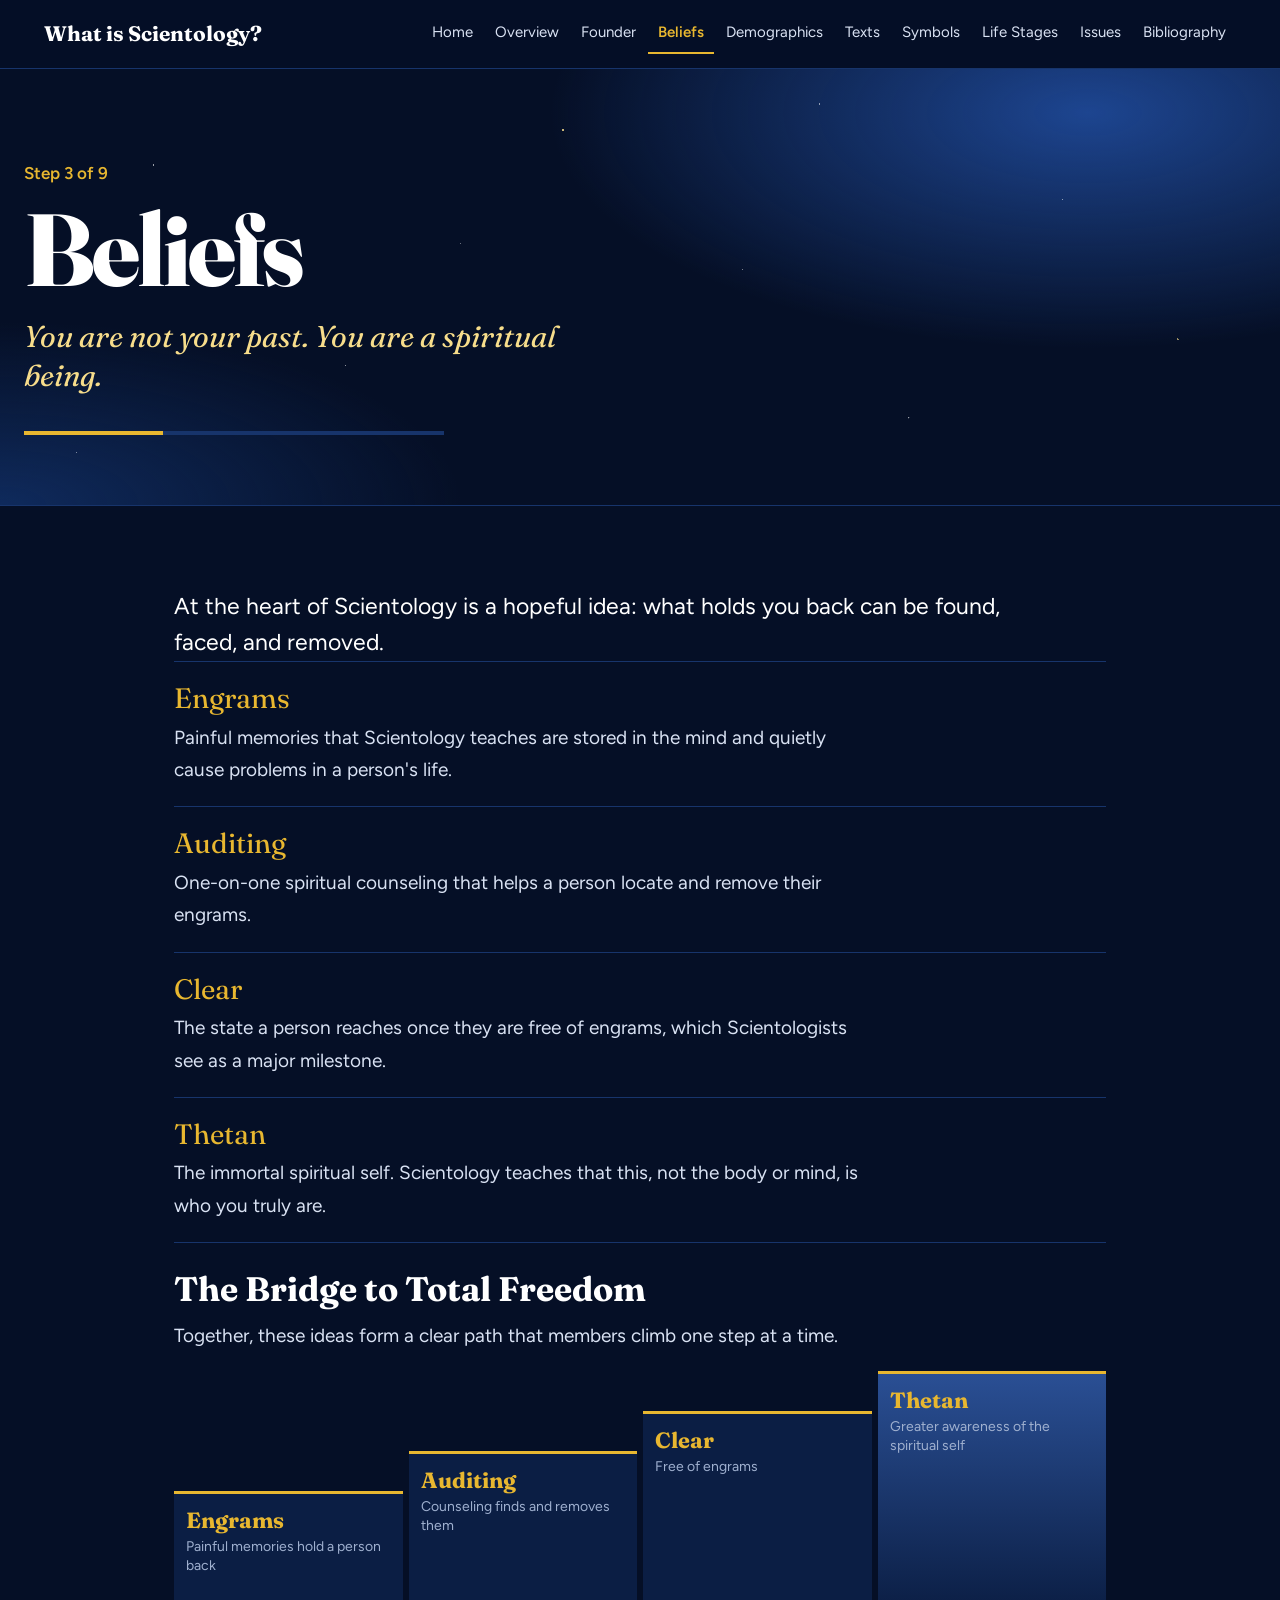
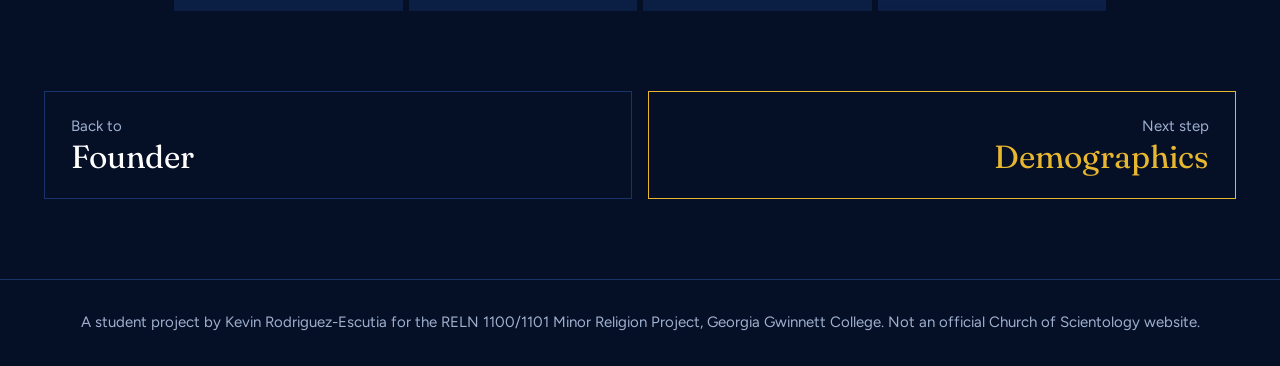
==== beliefs.html @ 2ef33359 "Add website files" ====
<!DOCTYPE html>
<html lang="en">
<head>
  <meta charset="UTF-8">
  <meta name="viewport" content="width=device-width, initial-scale=1.0">
  <title>Beliefs | What is Scientology?</title>
  <link rel="preconnect" href="https://fonts.googleapis.com">
  <link rel="preconnect" href="https://fonts.gstatic.com" crossorigin>
  <link href="https://fonts.googleapis.com/css2?family=Fraunces:ital,opsz,wght@0,9..144,600;0,9..144,700;0,9..144,800;1,9..144,500&family=Figtree:wght@400;600&display=swap" rel="stylesheet">
  <link rel="stylesheet" href="style.css">
</head>
<body>
  <header class="topbar">
    <div class="topbar-inner">
      <a class="site-title" href="index.html">What is Scientology?</a>
      <nav aria-label="Sections">
        <ul>
          <li><a href="index.html">Home</a></li>
          <li><a href="overview.html">Overview</a></li>
          <li><a href="founder.html">Founder</a></li>
          <li><a href="beliefs.html" class=active>Beliefs</a></li>
          <li><a href="demographics.html">Demographics</a></li>
          <li><a href="texts.html">Texts</a></li>
          <li><a href="symbols.html">Symbols</a></li>
          <li><a href="life-stages.html">Life Stages</a></li>
          <li><a href="issues.html">Issues</a></li>
          <li><a href="bibliography.html">Bibliography</a></li>
        </ul>
      </nav>
    </div>
  </header>
  <section class="page-hero stars">
    <div class="page-hero-inner">
      <p class="step-count">Step 3 of 9</p>
      <h1>Beliefs</h1>
      <p class="sub">You are not your past. You are a spiritual being.</p>
      <div class="progress" aria-hidden="true"><span style="width:33%"></span></div>
    </div>
  </section>
  <main class="content full">
    <div class="text-col">
      <p class="lead">At the heart of Scientology is a hopeful idea: what holds you back can be found, faced, and removed.</p>
      <dl class="terms">
        <div><dt>Engrams</dt><dd>Painful memories that Scientology teaches are stored in the mind and quietly cause problems in a person's life.</dd></div>
        <div><dt>Auditing</dt><dd>One-on-one spiritual counseling that helps a person locate and remove their engrams.</dd></div>
        <div><dt>Clear</dt><dd>The state a person reaches once they are free of engrams, which Scientologists see as a major milestone.</dd></div>
        <div><dt>Thetan</dt><dd>The immortal spiritual self. Scientology teaches that this, not the body or mind, is who you truly are.</dd></div>
      </dl>
      <h2>The Bridge to Total Freedom</h2>
      <p>Together, these ideas form a clear path that members climb one step at a time.</p>
      <div class="climb" role="img" aria-label="Four rising steps: Engrams, Auditing, Clear, Thetan">
        <div><b>Engrams</b><span>Painful memories hold a person back</span></div>
        <div><b>Auditing</b><span>Counseling finds and removes them</span></div>
        <div><b>Clear</b><span>Free of engrams</span></div>
        <div><b>Thetan</b><span>Greater awareness of the spiritual self</span></div>
      </div>
    </div>
  </main>
  <div class="next-stop">
    <a href="founder.html"><div class="lbl">Back to</div><div class="ttl">Founder</div></a>
    <a class="fwd" href="demographics.html"><div class="lbl">Next step</div><div class="ttl">Demographics</div></a>
  </div>
  <footer>A student project by Kevin Rodriguez-Escutia for the RELN 1100/1101 Minor Religion Project, Georgia Gwinnett College. Not an official Church of Scientology website.</footer>
</body>
</html>
---- style.css ----
/* ============================================================
   Colors and fonts: change these to restyle the whole site
   ============================================================ */
:root {
  --deep: #050f26;        /* page background */
  --navy: #0b1e44;        /* raised areas */
  --blue: #17346b;        /* lines, hover */
  --gold: #e8b730;        /* main accent */
  --gold-pale: #f7dd8b;   /* soft accent */
  --white: #ffffff;
  --text: #d9e2f3;        /* body text */
  --muted: #9fb0cf;       /* captions */
  --display: "Fraunces", Georgia, serif;
  --body: "Figtree", Arial, sans-serif;
}

* { box-sizing: border-box; }
html { scroll-behavior: smooth; }
@media (prefers-reduced-motion: reduce) { html { scroll-behavior: auto; } * { animation: none !important; } }

body {
  margin: 0;
  background: var(--deep);
  color: var(--text);
  font-family: var(--body);
  font-size: 19px;
  line-height: 1.7;
}
h1, h2, h3 { font-family: var(--display); color: var(--white); font-weight: 700; line-height: 1.1; margin: 0; }
a { color: var(--gold); }
a:focus-visible, button:focus-visible { outline: 3px solid var(--gold-pale); outline-offset: 3px; }
em { color: var(--white); }

/* Starfield used behind the big headers (nods to Hubbard's science fiction roots) */
.stars {
  background:
    radial-gradient(1.5px 1.5px at 12% 22%, #fff9 50%, transparent 51%),
    radial-gradient(1px 1px at 27% 68%, #fff8 50%, transparent 51%),
    radial-gradient(2px 2px at 44% 14%, #f7dd8bcc 50%, transparent 51%),
    radial-gradient(1px 1px at 58% 46%, #fff7 50%, transparent 51%),
    radial-gradient(1.5px 1.5px at 71% 80%, #fff9 50%, transparent 51%),
    radial-gradient(1px 1px at 83% 30%, #fff8 50%, transparent 51%),
    radial-gradient(2px 2px at 92% 62%, #f7dd8b99 50%, transparent 51%),
    radial-gradient(1px 1px at 6% 88%, #fff7 50%, transparent 51%),
    radial-gradient(1px 1px at 36% 40%, #fff6 50%, transparent 51%),
    radial-gradient(1.5px 1.5px at 64% 8%, #fff8 50%, transparent 51%),
    radial-gradient(ellipse 70% 90% at 85% 10%, #1d4590 0%, transparent 60%),
    radial-gradient(ellipse 60% 70% at 0% 100%, #0f2a5c 0%, transparent 60%),
    var(--deep);
}

/* ============================================================
   Top menu
   ============================================================ */
.topbar {
  position: sticky; top: 0; z-index: 20;
  background: rgba(5, 15, 38, 0.92);
  backdrop-filter: blur(8px);
  border-bottom: 1px solid var(--blue);
}
.topbar-inner {
  max-width: 1240px; margin: 0 auto; padding: 14px 24px;
  display: flex; flex-wrap: wrap; align-items: center; justify-content: space-between; gap: 12px;
}
.site-title { font-family: var(--display); font-weight: 700; font-size: 21px; color: var(--white); text-decoration: none; }
nav ul { list-style: none; margin: 0; padding: 0; display: flex; flex-wrap: wrap; gap: 2px; }
nav a {
  display: block; padding: 6px 10px; color: var(--text); text-decoration: none; font-size: 15px;
  border-bottom: 2px solid transparent;
}
nav a:hover { color: var(--white); border-bottom-color: var(--blue); }
nav a.active { color: var(--gold); border-bottom-color: var(--gold); font-weight: 600; }

/* ============================================================
   Home hero
   ============================================================ */
.hero { min-height: 86vh; display: flex; align-items: center; padding: 80px 24px; }
.hero-inner { max-width: 1240px; margin: 0 auto; width: 100%; }
.hero h1 {
  font-size: clamp(54px, 9vw, 128px);
  font-weight: 800;
  letter-spacing: -0.03em;
  line-height: 0.95;
  max-width: 14ch;
}
.hero .lede { max-width: 34em; font-size: 22px; margin: 30px 0 0; color: var(--text); }
.hero .balance {
  margin: 26px 0 0; padding-left: 16px; border-left: 3px solid var(--gold);
  color: var(--gold-pale); font-size: 18px; max-width: 34em;
}
.btn-row { display: flex; flex-wrap: wrap; gap: 14px; margin-top: 40px; }
.btn {
  display: inline-block; padding: 15px 28px; font-weight: 600; font-size: 18px;
  text-decoration: none; border-radius: 4px;
}
.btn.primary { background: var(--gold); color: var(--deep); }
.btn.primary:hover { background: var(--gold-pale); }
.btn.ghost { color: var(--white); border: 1.5px solid var(--muted); }
.btn.ghost:hover { border-color: var(--white); }

/* ============================================================
   The Bridge: the site's sections drawn as rising steps
   ============================================================ */
.bridge-section { max-width: 1240px; margin: 0 auto; padding: 90px 24px 100px; }
.bridge-section h2 { font-size: clamp(34px, 4.5vw, 54px); max-width: 16ch; }
.bridge-section > p { max-width: 38em; margin: 16px 0 50px; color: var(--muted); }
.bridge {
  display: flex; align-items: flex-end; gap: 8px;
  list-style: none; margin: 0; padding: 0;
  border-bottom: 3px solid var(--gold);
}
.bridge li { flex: 1; }
.bridge a {
  display: flex; flex-direction: column; justify-content: flex-start;
  height: calc(150px + var(--i) * 30px);
  padding: 14px 12px;
  background: linear-gradient(180deg, var(--navy), #08173a);
  border-top: 3px solid var(--gold);
  text-decoration: none; color: var(--text);
  transition: background 0.2s;
}
.bridge a:hover { background: linear-gradient(180deg, var(--blue), var(--navy)); }
.bridge .n { font-family: var(--display); font-size: 30px; color: var(--gold); line-height: 1; }
.bridge .t { font-weight: 600; color: var(--white); font-size: 16px; margin-top: 8px; line-height: 1.25; }
.bridge .d { font-size: 13.5px; color: var(--muted); margin-top: 6px; line-height: 1.4; }
.bridge-caption { margin-top: 14px; font-size: 15px; color: var(--muted); }
@media (max-width: 900px) {
  .bridge { flex-direction: column-reverse; align-items: stretch; border-bottom: 0; border-left: 3px solid var(--gold); }
  .bridge a { height: auto; margin-left: calc(var(--i) * 6px); }
}

/* ============================================================
   Section page header
   ============================================================ */
.page-hero { padding: 90px 24px 70px; border-bottom: 1px solid var(--blue); }
.page-hero-inner { max-width: 1240px; margin: 0 auto; }
.step-count { color: var(--gold); font-weight: 600; font-size: 17px; margin: 0 0 14px; }
.page-hero h1 {
  font-size: clamp(52px, 8vw, 104px);
  font-weight: 800; letter-spacing: -0.03em; line-height: 0.95;
}
.page-hero .sub { font-family: var(--display); font-style: italic; font-size: clamp(22px, 2.6vw, 30px); color: var(--gold-pale); margin: 18px 0 0; max-width: 28ch; line-height: 1.3; }
.progress { margin-top: 36px; height: 4px; background: var(--blue); max-width: 420px; }
.progress span { display: block; height: 100%; background: var(--gold); }

/* ============================================================
   Section page body: text left, picture right
   ============================================================ */
.content {
  max-width: 1240px; margin: 0 auto; padding: 70px 24px 40px;
  display: grid; grid-template-columns: minmax(0, 1.15fr) minmax(0, 0.85fr); gap: 64px; align-items: start;
}
.content.full { grid-template-columns: 1fr; max-width: 980px; }
.text-col > * + * { margin-top: 28px; }
.text-col h2 { font-size: 34px; color: var(--white); }
.text-col p { margin: 12px 0 0; max-width: 38em; }
.text-col h2 + p { margin-top: 12px; }
.side-col { position: sticky; top: 100px; }

.lead { font-size: 23px; line-height: 1.6; color: var(--white); }

/* Key terms (beliefs, texts) */
.terms { margin: 0; }
.terms div { padding: 20px 0; border-top: 1px solid var(--blue); }
.terms div:last-child { border-bottom: 1px solid var(--blue); }
.terms dt { font-family: var(--display); font-size: 28px; color: var(--gold); line-height: 1.2; }
.terms dd { margin: 6px 0 0; max-width: 36em; }

/* Notes for things Kevin still needs to add */
.todo {
  border: 1.5px dashed var(--gold); padding: 12px 16px; border-radius: 4px;
  color: var(--gold-pale); font-size: 16px; background: rgba(232, 183, 48, 0.07);
}

/* Pictures */
figure { margin: 0; }
.img-slot {
  aspect-ratio: 4 / 5;
  display: flex; align-items: center; justify-content: center; text-align: center;
  padding: 28px; color: var(--muted); font-size: 16px;
  background:
    repeating-linear-gradient(135deg, transparent 0 14px, rgba(232,183,48,0.06) 14px 15px),
    var(--navy);
  border: 1.5px dashed var(--gold);
}
figure img { width: 100%; display: block; aspect-ratio: 4 / 5; object-fit: cover; }
figcaption { margin-top: 10px; font-size: 15px; color: var(--muted); font-style: italic; }

/* Timeline (Founder) */
.timeline { margin: 0; padding: 0; list-style: none; position: relative; }
.timeline::before { content: ""; position: absolute; left: 0; top: 8px; bottom: 8px; width: 2px; background: var(--gold); }
.timeline li { position: relative; padding: 0 0 30px 34px; }
.timeline li::before {
  content: ""; position: absolute; left: -7px; top: 10px; width: 16px; height: 16px;
  border-radius: 50%; background: var(--deep); border: 3px solid var(--gold);
}
.timeline .yr { font-family: var(--display); font-size: 40px; color: var(--white); line-height: 1.1; }

/* Bridge diagram (Beliefs) */
.climb { display: grid; grid-template-columns: repeat(4, 1fr); gap: 6px; align-items: end; margin-top: 18px; }
.climb div {
  background: var(--navy); border-top: 3px solid var(--gold); padding: 14px 12px;
}
.climb div:nth-child(1) { height: 120px; }
.climb div:nth-child(2) { height: 160px; }
.climb div:nth-child(3) { height: 200px; }
.climb div:nth-child(4) { height: 240px; background: linear-gradient(180deg, #2a4f94, var(--navy)); }
.climb b { display: block; font-family: var(--display); color: var(--gold); font-size: 22px; line-height: 1.1; }
.climb span { font-size: 14px; color: var(--muted); line-height: 1.35; display: block; margin-top: 6px; }
@media (max-width: 600px) { .climb { grid-template-columns: 1fr 1fr; } .climb div { height: auto !important; } }

/* Big numbers (Demographics) */
.versus { display: grid; grid-template-columns: 1fr auto 1fr; gap: 28px; align-items: end; margin: 10px 0 40px; }
.versus .big { font-family: var(--display); font-weight: 800; font-size: clamp(46px, 7vw, 92px); line-height: 0.9; letter-spacing: -0.02em; }
.versus .claim .big { color: var(--gold); }
.versus .est .big { color: var(--white); }
.versus .who { font-size: 16px; color: var(--muted); margin-top: 10px; }
.versus .vs { font-family: var(--display); font-style: italic; color: var(--muted); font-size: 30px; padding-bottom: 30px; }
@media (max-width: 700px) { .versus { grid-template-columns: 1fr; } .versus .vs { padding: 0; } }

.chart { margin-top: 20px; }
.bar-row { margin-bottom: 20px; }
.bar-label { display: flex; justify-content: space-between; gap: 12px; font-size: 16px; margin-bottom: 6px; }
.bar-label b { color: var(--white); font-weight: 600; }
.bar-track { background: var(--navy); height: 30px; }
.bar { height: 100%; min-width: 5px; }
.bar.claim { background: var(--gold); }
.bar.estimate { background: var(--white); }
.fine { font-size: 15px; color: var(--muted); }

/* Issues */
.issue { padding: 26px 0; border-top: 1px solid var(--blue); }
.issue:last-of-type { border-bottom: 1px solid var(--blue); }
.issue h2 { font-size: 30px; }

/* Bibliography */
.citation { padding-left: 2em; text-indent: -2em; margin: 0 0 18px; }

/* Home: learn more */
.learn { max-width: 1240px; margin: 0 auto; padding: 0 24px 90px; }
.learn-inner { border-top: 1px solid var(--blue); padding-top: 40px; display: grid; grid-template-columns: 1fr 1fr; gap: 40px; }
.learn h2 { font-size: 32px; }
.learn p { margin: 12px 0 0; max-width: 34em; }
@media (max-width: 800px) { .learn-inner { grid-template-columns: 1fr; } }

/* Next / previous */
.next-stop { max-width: 1240px; margin: 40px auto 0; padding: 0 24px 80px; display: flex; gap: 16px; flex-wrap: wrap; }
.next-stop a {
  flex: 1 1 260px; text-decoration: none; padding: 22px 26px; border: 1px solid var(--blue);
  color: var(--text); transition: border-color 0.2s, background 0.2s;
}
.next-stop a:hover { border-color: var(--gold); background: var(--navy); }
.next-stop .lbl { font-size: 15px; color: var(--muted); }
.next-stop .ttl { font-family: var(--display); font-size: 32px; color: var(--white); line-height: 1.15; }
.next-stop a.fwd { text-align: right; border-color: var(--gold); }
.next-stop a.fwd .ttl { color: var(--gold); }

footer { text-align: center; color: var(--muted); font-size: 15px; padding: 30px 24px; border-top: 1px solid var(--blue); }

@media (max-width: 900px) {
  .content { grid-template-columns: 1fr; gap: 40px; }
  .side-col { position: static; }
  .img-slot, figure img { aspect-ratio: 16 / 10; }
}

/* ============================================================
   Photo hero (home page)
   ============================================================ */
.photo-hero {
  background:
    linear-gradient(90deg, rgba(5,15,38,0.97) 0%, rgba(5,15,38,0.88) 40%, rgba(5,15,38,0.35) 75%, rgba(5,15,38,0.15) 100%),
    linear-gradient(0deg, var(--deep) 0%, transparent 25%),
    url("images/entrance-night.jpg") right center / cover no-repeat,
    var(--deep);
}
.hero-credit { max-width: 1240px; margin: 0 auto; padding: 8px 24px 0; font-size: 13px; color: var(--muted); text-align: right; font-style: italic; }
@media (max-width: 800px) {
  .photo-hero { background:
    linear-gradient(0deg, rgba(5,15,38,0.96) 35%, rgba(5,15,38,0.6) 100%),
    url("images/entrance-night.jpg") center top / cover no-repeat, var(--deep); }
}
figure img { border-top: 3px solid var(--gold); }
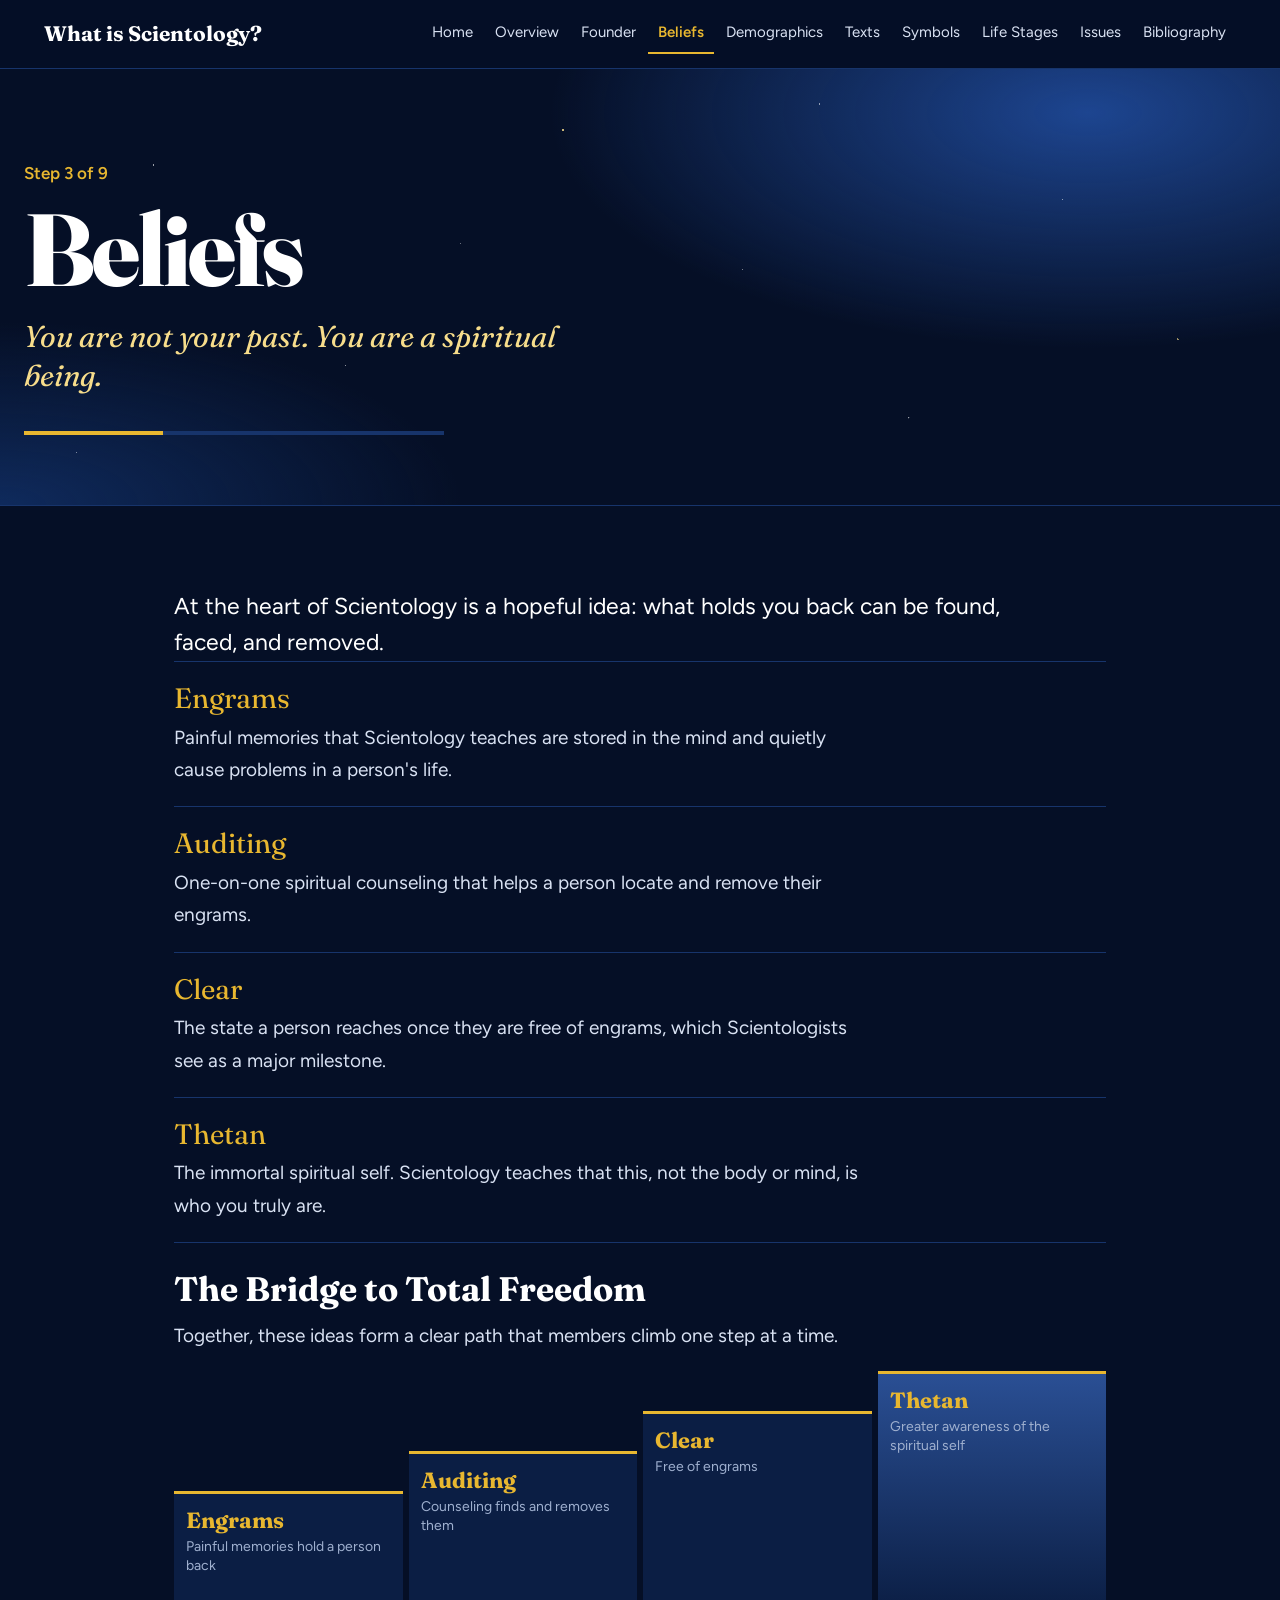
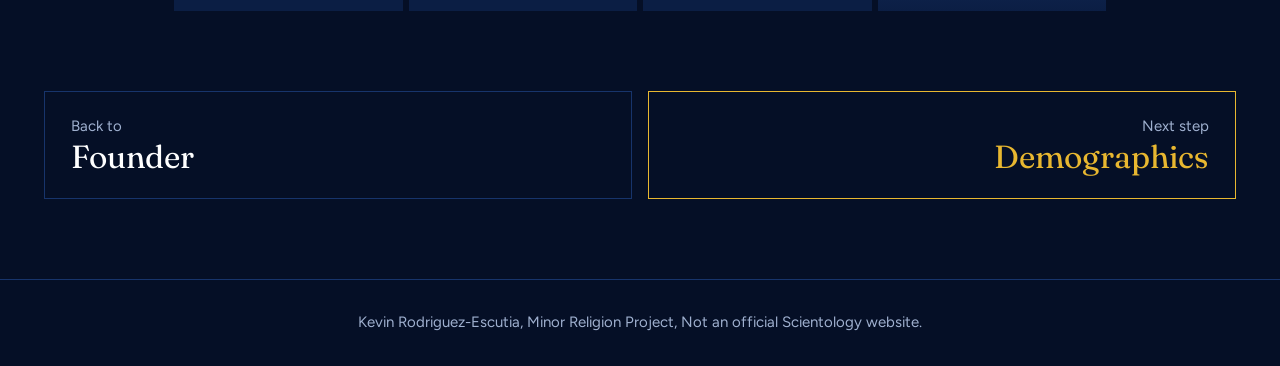
==== commit dd756f60: "Update footer," ====
--- a/beliefs.html
+++ b/beliefs.html
@@ -60,6 +60,6 @@
     <a href="founder.html"><div class="lbl">Back to</div><div class="ttl">Founder</div></a>
     <a class="fwd" href="demographics.html"><div class="lbl">Next step</div><div class="ttl">Demographics</div></a>
   </div>
-  <footer>A student project by Kevin Rodriguez-Escutia for the RELN 1100/1101 Minor Religion Project, Georgia Gwinnett College. Not an official Church of Scientology website.</footer>
+  <footer>Kevin Rodriguez-Escutia, Minor Religion Project, Not an official Scientology website.</footer>
 </body>
 </html>
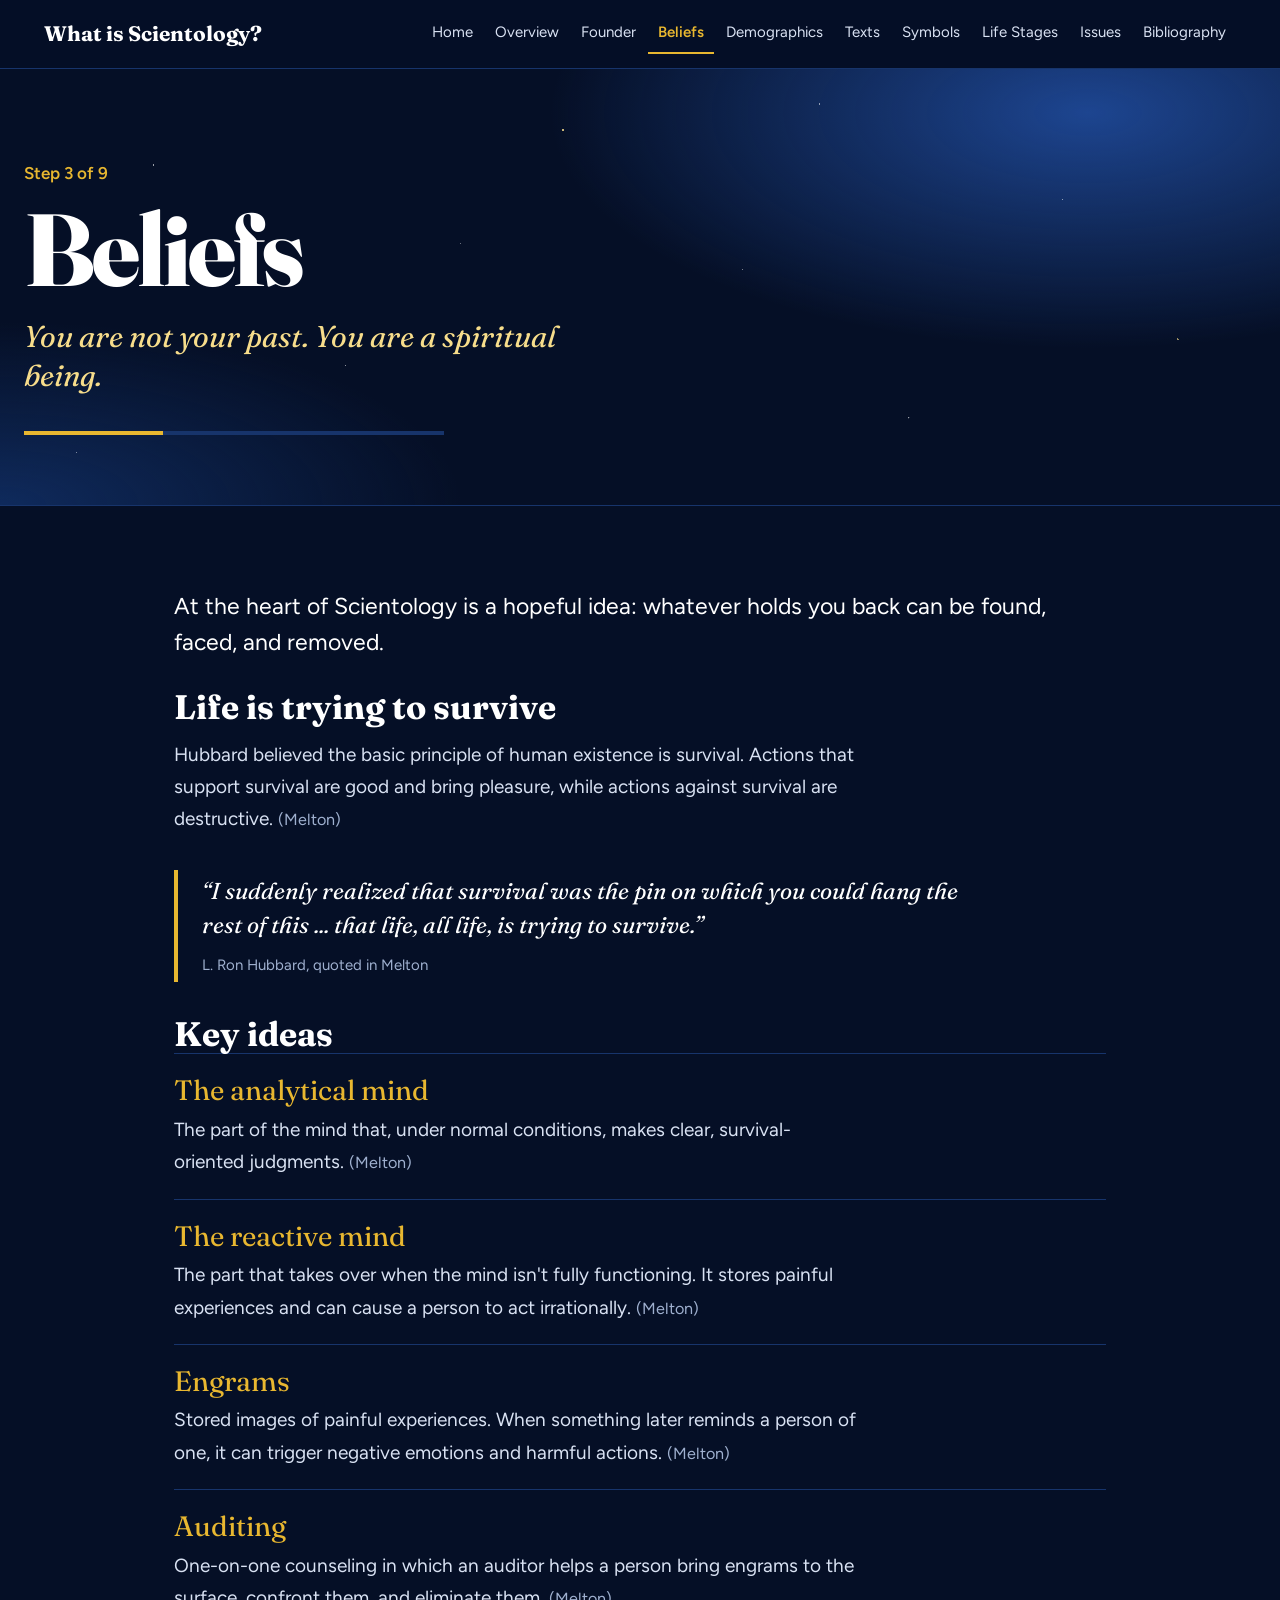
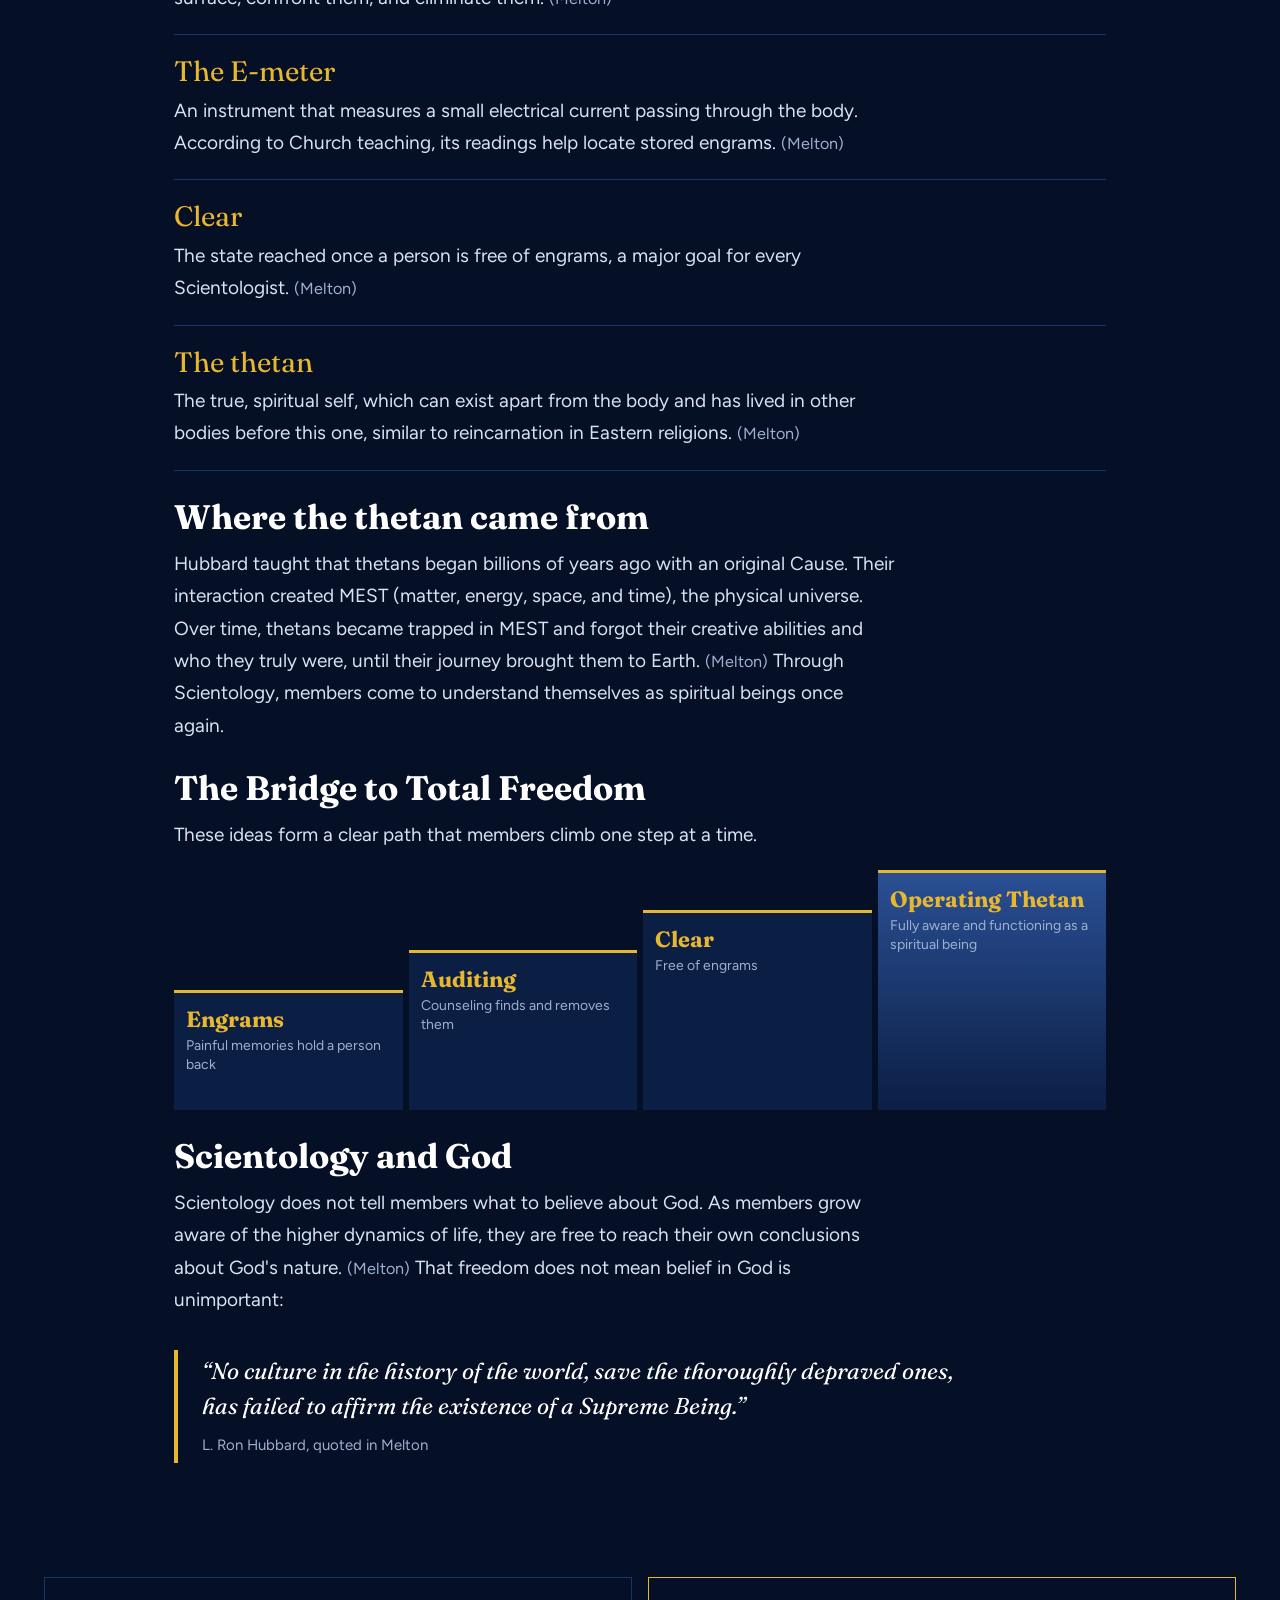
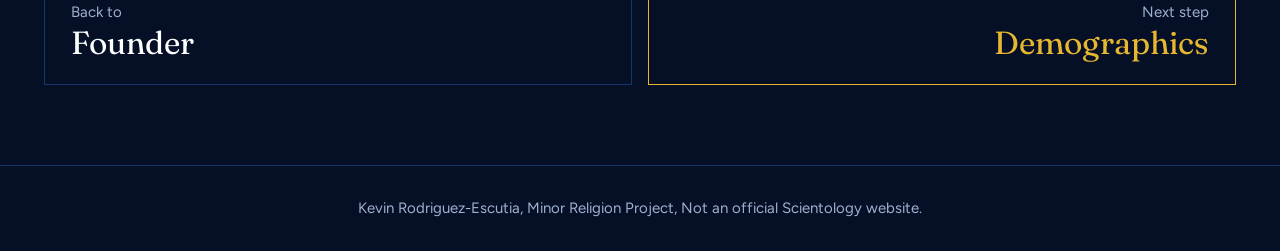
==== commit dfa9f22a: "Rebuild Website from research" ====
--- a/beliefs.html
+++ b/beliefs.html
@@ -39,20 +39,38 @@
   </section>
   <main class="content full">
     <div class="text-col">
-      <p class="lead">At the heart of Scientology is a hopeful idea: what holds you back can be found, faced, and removed.</p>
+      <p class="lead">At the heart of Scientology is a hopeful idea: whatever holds you back can be found, faced, and removed.</p>
+      <h2>Life is trying to survive</h2>
+      <p>Hubbard believed the basic principle of human existence is survival. Actions that support survival are good and bring pleasure, while actions against survival are destructive. <span class="cite">(Melton)</span></p>
+      <div class="pull">
+        <p>&ldquo;I suddenly realized that survival was the pin on which you could hang the rest of this ... that life, all life, is trying to survive.&rdquo;</p>
+        <div class="by">L. Ron Hubbard, quoted in Melton</div>
+      </div>
+      <h2>Key ideas</h2>
       <dl class="terms">
-        <div><dt>Engrams</dt><dd>Painful memories that Scientology teaches are stored in the mind and quietly cause problems in a person's life.</dd></div>
-        <div><dt>Auditing</dt><dd>One-on-one spiritual counseling that helps a person locate and remove their engrams.</dd></div>
-        <div><dt>Clear</dt><dd>The state a person reaches once they are free of engrams, which Scientologists see as a major milestone.</dd></div>
-        <div><dt>Thetan</dt><dd>The immortal spiritual self. Scientology teaches that this, not the body or mind, is who you truly are.</dd></div>
+        <div><dt>The analytical mind</dt><dd>The part of the mind that, under normal conditions, makes clear, survival-oriented judgments. <span class="cite">(Melton)</span></dd></div>
+        <div><dt>The reactive mind</dt><dd>The part that takes over when the mind isn't fully functioning. It stores painful experiences and can cause a person to act irrationally. <span class="cite">(Melton)</span></dd></div>
+        <div><dt>Engrams</dt><dd>Stored images of painful experiences. When something later reminds a person of one, it can trigger negative emotions and harmful actions. <span class="cite">(Melton)</span></dd></div>
+        <div><dt>Auditing</dt><dd>One-on-one counseling in which an auditor helps a person bring engrams to the surface, confront them, and eliminate them. <span class="cite">(Melton)</span></dd></div>
+        <div><dt>The E-meter</dt><dd>An instrument that measures a small electrical current passing through the body. According to Church teaching, its readings help locate stored engrams. <span class="cite">(Melton)</span></dd></div>
+        <div><dt>Clear</dt><dd>The state reached once a person is free of engrams, a major goal for every Scientologist. <span class="cite">(Melton)</span></dd></div>
+        <div><dt>The thetan</dt><dd>The true, spiritual self, which can exist apart from the body and has lived in other bodies before this one, similar to reincarnation in Eastern religions. <span class="cite">(Melton)</span></dd></div>
       </dl>
+      <h2>Where the thetan came from</h2>
+      <p>Hubbard taught that thetans began billions of years ago with an original Cause. Their interaction created MEST (matter, energy, space, and time), the physical universe. Over time, thetans became trapped in MEST and forgot their creative abilities and who they truly were, until their journey brought them to Earth. <span class="cite">(Melton)</span> Through Scientology, members come to understand themselves as spiritual beings once again.</p>
       <h2>The Bridge to Total Freedom</h2>
-      <p>Together, these ideas form a clear path that members climb one step at a time.</p>
-      <div class="climb" role="img" aria-label="Four rising steps: Engrams, Auditing, Clear, Thetan">
+      <p>These ideas form a clear path that members climb one step at a time.</p>
+      <div class="climb" role="img" aria-label="Four rising steps: Engrams, Auditing, Clear, Operating Thetan">
         <div><b>Engrams</b><span>Painful memories hold a person back</span></div>
         <div><b>Auditing</b><span>Counseling finds and removes them</span></div>
         <div><b>Clear</b><span>Free of engrams</span></div>
-        <div><b>Thetan</b><span>Greater awareness of the spiritual self</span></div>
+        <div><b>Operating Thetan</b><span>Fully aware and functioning as a spiritual being</span></div>
+      </div>
+      <h2>Scientology and God</h2>
+      <p>Scientology does not tell members what to believe about God. As members grow aware of the higher dynamics of life, they are free to reach their own conclusions about God's nature. <span class="cite">(Melton)</span> That freedom does not mean belief in God is unimportant:</p>
+      <div class="pull">
+        <p>&ldquo;No culture in the history of the world, save the thoroughly depraved ones, has failed to affirm the existence of a Supreme Being.&rdquo;</p>
+        <div class="by">L. Ron Hubbard, quoted in Melton</div>
       </div>
     </div>
   </main>
--- a/style.css
+++ b/style.css
@@ -280,3 +280,59 @@
     url("images/entrance-night.jpg") center top / cover no-repeat, var(--deep); }
 }
 figure img { border-top: 3px solid var(--gold); }
+
+/* ============================================================
+   v5 additions: richer content blocks
+   ============================================================ */
+.cite { color: var(--muted); font-size: 0.85em; white-space: nowrap; }
+
+/* Home hero with quote beside the title */
+.hero-grid { display: grid; grid-template-columns: minmax(0, 1.25fr) minmax(0, 0.75fr); gap: 56px; align-items: center; }
+.hero-quote {
+  background: rgba(5, 15, 38, 0.82);
+  border-left: 4px solid var(--gold);
+  padding: 28px 30px;
+  backdrop-filter: blur(4px);
+}
+.hero-quote .main { font-family: var(--display); font-size: 27px; line-height: 1.3; color: var(--white); margin: 0; }
+.hero-quote blockquote { margin: 18px 0 0; font-family: var(--display); font-style: italic; font-size: 18px; line-height: 1.55; color: var(--gold-pale); }
+.hero-quote .by { margin-top: 12px; font-size: 15px; color: var(--muted); }
+@media (max-width: 900px) { .hero-grid { grid-template-columns: 1fr; gap: 36px; } }
+
+/* Quick facts */
+.facts { display: grid; grid-template-columns: repeat(auto-fit, minmax(180px, 1fr)); gap: 0; margin: 0; border-top: 1px solid var(--blue); border-left: 1px solid var(--blue); }
+.facts div { padding: 16px 18px; border-right: 1px solid var(--blue); border-bottom: 1px solid var(--blue); }
+.facts dt { font-size: 15px; color: var(--muted); }
+.facts dd { margin: 4px 0 0; font-family: var(--display); font-size: 22px; color: var(--white); line-height: 1.2; }
+
+/* Pull quotes */
+.pull { margin: 34px 0; padding: 4px 0 4px 24px; border-left: 4px solid var(--gold); }
+.pull p { margin: 0; font-family: var(--display); font-style: italic; font-size: 23px; line-height: 1.5; color: var(--white); max-width: 34em; }
+.pull footer, .pull .by { border: 0; padding: 0; text-align: left; margin-top: 10px; font-size: 15px; color: var(--muted); font-style: normal; }
+
+/* Eight dynamics */
+.dynamics { list-style: none; margin: 18px 0 0; padding: 0; display: grid; grid-template-columns: repeat(2, 1fr); gap: 8px; counter-reset: dyn; }
+.dynamics li { counter-increment: dyn; background: var(--navy); padding: 14px 16px 14px 58px; position: relative; line-height: 1.35; }
+.dynamics li::before { content: counter(dyn); position: absolute; left: 16px; top: 10px; font-family: var(--display); font-size: 28px; color: var(--gold); }
+.dynamics b { color: var(--white); display: block; }
+.dynamics span { font-size: 15px; color: var(--muted); }
+@media (max-width: 600px) { .dynamics { grid-template-columns: 1fr; } }
+
+/* Bridge ladder (Life Stages) */
+.ladder { margin: 18px 0 0; display: flex; flex-direction: column-reverse; gap: 6px; }
+.rung { display: grid; grid-template-columns: 170px 1fr; gap: 18px; align-items: center; background: var(--navy); padding: 14px 18px; border-left: 4px solid var(--blue); }
+.rung.top { border-left-color: var(--gold); background: linear-gradient(90deg, #1c3d7a, var(--navy)); }
+.rung b { font-family: var(--display); font-size: 21px; color: var(--gold); line-height: 1.2; }
+.rung span { font-size: 16px; line-height: 1.45; }
+@media (max-width: 600px) { .rung { grid-template-columns: 1fr; gap: 4px; } }
+
+/* Organization chart (Demographics) */
+.org { display: grid; gap: 8px; margin-top: 18px; }
+.org div { background: var(--navy); padding: 14px 18px; border-left: 4px solid var(--gold); }
+.org div:nth-child(2) { margin-left: 28px; border-left-color: var(--gold-pale); }
+.org div:nth-child(3) { margin-left: 56px; border-left-color: var(--muted); }
+.org b { color: var(--white); display: block; }
+.org span { font-size: 16px; color: var(--muted); }
+
+.list-clean { margin: 12px 0 0; padding-left: 22px; }
+.list-clean li { margin-bottom: 8px; }
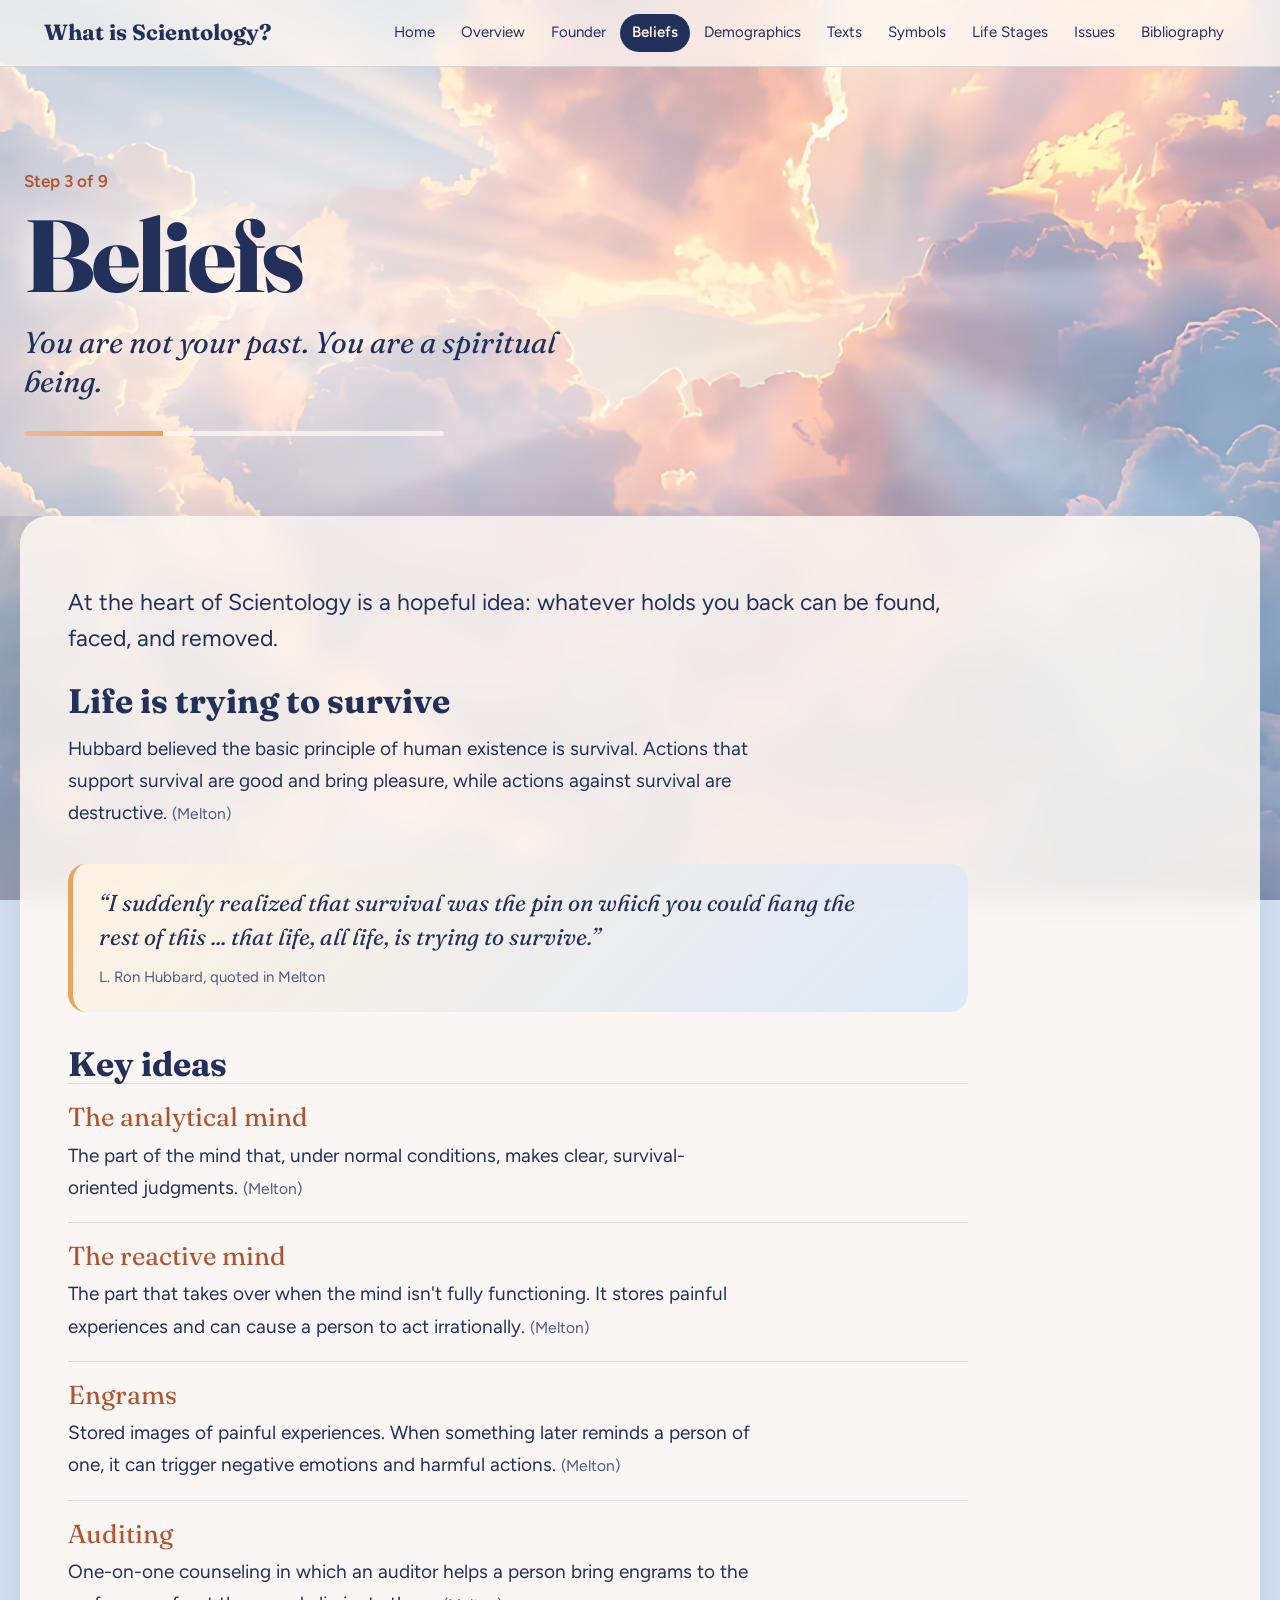
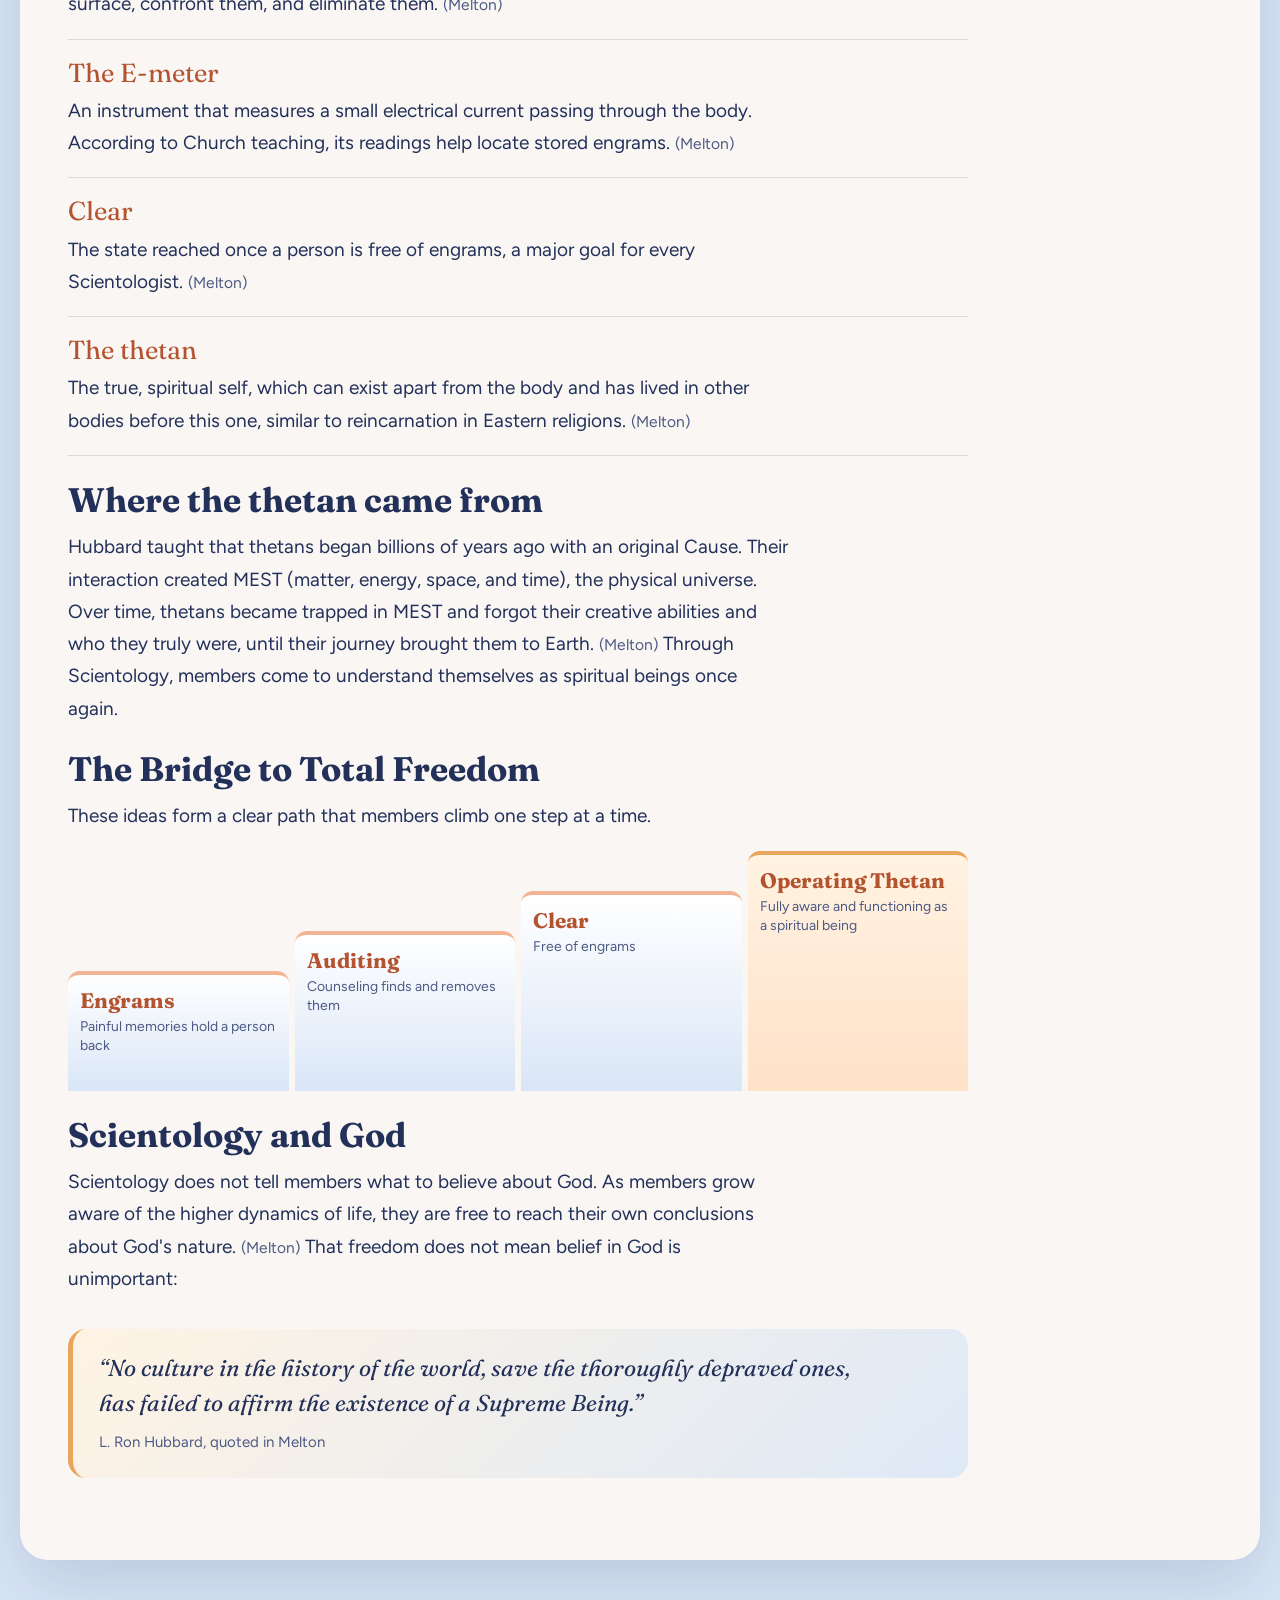
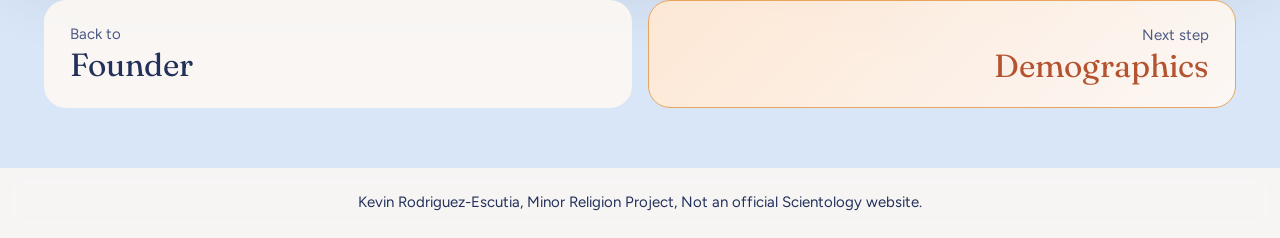
==== commit a68a18ff: "FULL REBUILD" ====
--- a/beliefs.html
+++ b/beliefs.html
@@ -29,7 +29,7 @@
       </nav>
     </div>
   </header>
-  <section class="page-hero stars">
+  <section class="page-hero">
     <div class="page-hero-inner">
       <p class="step-count">Step 3 of 9</p>
       <h1>Beliefs</h1>
--- a/style.css
+++ b/style.css
@@ -1,338 +1,329 @@
 /* ============================================================
-   Colors and fonts: change these to restyle the whole site
+   Sunset-cloud theme. Change these to restyle the whole site.
    ============================================================ */
 :root {
-  --deep: #050f26;        /* page background */
-  --navy: #0b1e44;        /* raised areas */
-  --blue: #17346b;        /* lines, hover */
-  --gold: #e8b730;        /* main accent */
-  --gold-pale: #f7dd8b;   /* soft accent */
-  --white: #ffffff;
-  --text: #d9e2f3;        /* body text */
-  --muted: #9fb0cf;       /* captions */
+  --ink: #22305a;          /* main text: deep twilight blue */
+  --ink-soft: #4d5a84;     /* secondary text */
+  --sky: #7fa6d9;          /* sky blue */
+  --sky-pale: #d9e6f7;     /* pale sky */
+  --peach: #f4b393;        /* sunset peach */
+  --accent: #b4532f;       /* readable coral for headings/links */
+  --gold: #e9a55b;         /* sunlit gold */
+  --cream: #fff8f1;        /* cloud white */
+  --glass: rgba(255, 249, 244, 0.84);
+  --glass-strong: rgba(255, 249, 244, 0.93);
+  --line: rgba(34, 48, 90, 0.14);
   --display: "Fraunces", Georgia, serif;
   --body: "Figtree", Arial, sans-serif;
 }
 
 * { box-sizing: border-box; }
 html { scroll-behavior: smooth; }
-@media (prefers-reduced-motion: reduce) { html { scroll-behavior: auto; } * { animation: none !important; } }
+@media (prefers-reduced-motion: reduce) { html { scroll-behavior: auto; } }
 
 body {
   margin: 0;
-  background: var(--deep);
-  color: var(--text);
+  color: var(--ink);
   font-family: var(--body);
   font-size: 19px;
   line-height: 1.7;
-}
-h1, h2, h3 { font-family: var(--display); color: var(--white); font-weight: 700; line-height: 1.1; margin: 0; }
-a { color: var(--gold); }
-a:focus-visible, button:focus-visible { outline: 3px solid var(--gold-pale); outline-offset: 3px; }
-em { color: var(--white); }
-
-/* Starfield used behind the big headers (nods to Hubbard's science fiction roots) */
-.stars {
+  background: var(--sky-pale);
+}
+/* The clouds sit behind every page */
+body::before {
+  content: "";
+  position: fixed; inset: 0; z-index: -1;
   background:
-    radial-gradient(1.5px 1.5px at 12% 22%, #fff9 50%, transparent 51%),
-    radial-gradient(1px 1px at 27% 68%, #fff8 50%, transparent 51%),
-    radial-gradient(2px 2px at 44% 14%, #f7dd8bcc 50%, transparent 51%),
-    radial-gradient(1px 1px at 58% 46%, #fff7 50%, transparent 51%),
-    radial-gradient(1.5px 1.5px at 71% 80%, #fff9 50%, transparent 51%),
-    radial-gradient(1px 1px at 83% 30%, #fff8 50%, transparent 51%),
-    radial-gradient(2px 2px at 92% 62%, #f7dd8b99 50%, transparent 51%),
-    radial-gradient(1px 1px at 6% 88%, #fff7 50%, transparent 51%),
-    radial-gradient(1px 1px at 36% 40%, #fff6 50%, transparent 51%),
-    radial-gradient(1.5px 1.5px at 64% 8%, #fff8 50%, transparent 51%),
-    radial-gradient(ellipse 70% 90% at 85% 10%, #1d4590 0%, transparent 60%),
-    radial-gradient(ellipse 60% 70% at 0% 100%, #0f2a5c 0%, transparent 60%),
-    var(--deep);
-}
+    linear-gradient(180deg, rgba(255,248,241,0.15) 0%, rgba(255,248,241,0.35) 100%),
+    url("images/clouds.jpg") center / cover no-repeat,
+    linear-gradient(180deg, #9db9e3, #f4c3a8);
+}
+
+h1, h2, h3 { font-family: var(--display); color: var(--ink); font-weight: 700; line-height: 1.1; margin: 0; }
+a { color: var(--accent); }
+a:focus-visible, button:focus-visible { outline: 3px solid var(--accent); outline-offset: 3px; }
+em { color: inherit; }
+.cite { color: var(--ink-soft); font-size: 0.82em; white-space: nowrap; }
 
 /* ============================================================
    Top menu
    ============================================================ */
 .topbar {
   position: sticky; top: 0; z-index: 20;
-  background: rgba(5, 15, 38, 0.92);
-  backdrop-filter: blur(8px);
-  border-bottom: 1px solid var(--blue);
+  background: rgba(255, 249, 244, 0.78);
+  backdrop-filter: blur(12px);
+  border-bottom: 1px solid var(--line);
 }
 .topbar-inner {
   max-width: 1240px; margin: 0 auto; padding: 14px 24px;
   display: flex; flex-wrap: wrap; align-items: center; justify-content: space-between; gap: 12px;
 }
-.site-title { font-family: var(--display); font-weight: 700; font-size: 21px; color: var(--white); text-decoration: none; }
+.site-title { font-family: var(--display); font-weight: 700; font-size: 22px; color: var(--ink); text-decoration: none; }
 nav ul { list-style: none; margin: 0; padding: 0; display: flex; flex-wrap: wrap; gap: 2px; }
 nav a {
-  display: block; padding: 6px 10px; color: var(--text); text-decoration: none; font-size: 15px;
-  border-bottom: 2px solid transparent;
-}
-nav a:hover { color: var(--white); border-bottom-color: var(--blue); }
-nav a.active { color: var(--gold); border-bottom-color: var(--gold); font-weight: 600; }
+  display: block; padding: 6px 12px; color: var(--ink); text-decoration: none; font-size: 15px;
+  border-radius: 999px;
+}
+nav a:hover { background: rgba(127, 166, 217, 0.22); }
+nav a.active { background: var(--ink); color: var(--cream); font-weight: 600; }
 
 /* ============================================================
    Home hero
    ============================================================ */
-.hero { min-height: 86vh; display: flex; align-items: center; padding: 80px 24px; }
+.hero { min-height: 84vh; display: flex; align-items: center; padding: 80px 24px; }
 .hero-inner { max-width: 1240px; margin: 0 auto; width: 100%; }
+.hero-grid { display: grid; grid-template-columns: minmax(0, 1.2fr) minmax(0, 0.8fr); gap: 48px; align-items: center; }
+.hero { background: radial-gradient(ellipse 60% 70% at 22% 50%, rgba(255,249,244,0.8) 0%, rgba(255,249,244,0.5) 50%, rgba(255,249,244,0) 100%); }
+.hero-text { padding: 30px 0; }
 .hero h1 {
-  font-size: clamp(54px, 9vw, 128px);
-  font-weight: 800;
-  letter-spacing: -0.03em;
-  line-height: 0.95;
-  max-width: 14ch;
-}
-.hero .lede { max-width: 34em; font-size: 22px; margin: 30px 0 0; color: var(--text); }
+  font-size: clamp(54px, 8.5vw, 120px);
+  font-weight: 800; letter-spacing: -0.03em; line-height: 0.95;
+  color: var(--ink);
+  text-shadow: 0 2px 30px rgba(255, 249, 244, 0.9);
+}
+.hero .lede { max-width: 32em; font-size: 22px; margin: 28px 0 0; color: var(--ink); }
 .hero .balance {
-  margin: 26px 0 0; padding-left: 16px; border-left: 3px solid var(--gold);
-  color: var(--gold-pale); font-size: 18px; max-width: 34em;
-}
-.btn-row { display: flex; flex-wrap: wrap; gap: 14px; margin-top: 40px; }
-.btn {
-  display: inline-block; padding: 15px 28px; font-weight: 600; font-size: 18px;
-  text-decoration: none; border-radius: 4px;
-}
-.btn.primary { background: var(--gold); color: var(--deep); }
-.btn.primary:hover { background: var(--gold-pale); }
-.btn.ghost { color: var(--white); border: 1.5px solid var(--muted); }
-.btn.ghost:hover { border-color: var(--white); }
-
-/* ============================================================
-   The Bridge: the site's sections drawn as rising steps
-   ============================================================ */
-.bridge-section { max-width: 1240px; margin: 0 auto; padding: 90px 24px 100px; }
+  margin: 24px 0 0; padding-left: 16px; border-left: 3px solid var(--accent);
+  color: var(--ink); font-size: 18px; max-width: 32em;
+}
+.hero-quote {
+  background: var(--glass);
+  backdrop-filter: blur(10px);
+  border-radius: 22px;
+  padding: 32px 32px 28px;
+  box-shadow: 0 20px 60px rgba(34, 48, 90, 0.18);
+  border-top: 5px solid var(--gold);
+}
+.hero-quote .main { font-family: var(--display); font-size: 27px; line-height: 1.3; color: var(--ink); margin: 0; }
+.hero-quote blockquote { margin: 18px 0 0; font-family: var(--display); font-style: italic; font-size: 18px; line-height: 1.6; color: var(--accent); }
+.hero-quote .by { margin-top: 12px; font-size: 15px; color: var(--ink-soft); }
+
+.btn-row { display: flex; flex-wrap: wrap; gap: 14px; margin-top: 36px; }
+.btn { display: inline-block; padding: 15px 30px; font-weight: 600; font-size: 18px; text-decoration: none; border-radius: 999px; }
+.btn.primary { background: linear-gradient(135deg, var(--gold), var(--peach)); color: var(--ink); box-shadow: 0 8px 24px rgba(233, 165, 91, 0.45); }
+.btn.primary:hover { filter: brightness(1.05); }
+.btn.ghost { color: var(--ink); background: rgba(255,249,244,0.7); border: 1.5px solid var(--ink); }
+.btn.ghost:hover { background: var(--cream); }
+
+@media (max-width: 900px) {
+  .hero-grid { grid-template-columns: 1fr; gap: 30px; }
+  .hero-text { padding: 20px; background: rgba(255,249,244,0.75); border-radius: 22px; }
+}
+
+/* ============================================================
+   Frosted sheets that hold the content
+   ============================================================ */
+.sheet {
+  max-width: 1240px; margin: 0 auto 40px;
+  background: var(--glass);
+  backdrop-filter: blur(14px);
+  border-radius: 28px;
+  box-shadow: 0 24px 70px rgba(34, 48, 90, 0.16);
+}
+
+/* The Bridge (home page) */
+.bridge-section { padding: 70px 48px 60px; }
 .bridge-section h2 { font-size: clamp(34px, 4.5vw, 54px); max-width: 16ch; }
-.bridge-section > p { max-width: 38em; margin: 16px 0 50px; color: var(--muted); }
-.bridge {
-  display: flex; align-items: flex-end; gap: 8px;
-  list-style: none; margin: 0; padding: 0;
-  border-bottom: 3px solid var(--gold);
-}
+.bridge-section > p { max-width: 38em; margin: 16px 0 46px; color: var(--ink-soft); }
+.bridge { display: flex; align-items: flex-end; gap: 8px; list-style: none; margin: 0; padding: 0; border-bottom: 3px solid var(--gold); }
 .bridge li { flex: 1; }
 .bridge a {
-  display: flex; flex-direction: column; justify-content: flex-start;
+  display: flex; flex-direction: column;
   height: calc(150px + var(--i) * 30px);
   padding: 14px 12px;
-  background: linear-gradient(180deg, var(--navy), #08173a);
-  border-top: 3px solid var(--gold);
-  text-decoration: none; color: var(--text);
+  background: linear-gradient(180deg, #ffffff, var(--sky-pale));
+  border-top: 4px solid var(--peach);
+  border-radius: 12px 12px 0 0;
+  text-decoration: none; color: var(--ink);
   transition: background 0.2s;
 }
-.bridge a:hover { background: linear-gradient(180deg, var(--blue), var(--navy)); }
-.bridge .n { font-family: var(--display); font-size: 30px; color: var(--gold); line-height: 1; }
-.bridge .t { font-weight: 600; color: var(--white); font-size: 16px; margin-top: 8px; line-height: 1.25; }
-.bridge .d { font-size: 13.5px; color: var(--muted); margin-top: 6px; line-height: 1.4; }
-.bridge-caption { margin-top: 14px; font-size: 15px; color: var(--muted); }
+.bridge li:last-child a { border-top-color: var(--gold); background: linear-gradient(180deg, #fff3e2, #ffe1c8); }
+.bridge a:hover { background: linear-gradient(180deg, #fff, #ffe9da); }
+.bridge .n { font-family: var(--display); font-size: 30px; color: var(--accent); line-height: 1; }
+.bridge .t { font-weight: 600; font-size: 16px; margin-top: 8px; line-height: 1.25; }
+.bridge .d { font-size: 13.5px; color: var(--ink-soft); margin-top: 6px; line-height: 1.4; }
 @media (max-width: 900px) {
+  .bridge-section { padding: 40px 22px; }
   .bridge { flex-direction: column-reverse; align-items: stretch; border-bottom: 0; border-left: 3px solid var(--gold); }
-  .bridge a { height: auto; margin-left: calc(var(--i) * 6px); }
-}
-
-/* ============================================================
-   Section page header
-   ============================================================ */
-.page-hero { padding: 90px 24px 70px; border-bottom: 1px solid var(--blue); }
-.page-hero-inner { max-width: 1240px; margin: 0 auto; }
-.step-count { color: var(--gold); font-weight: 600; font-size: 17px; margin: 0 0 14px; }
+  .bridge a { height: auto; margin-left: calc(var(--i) * 6px); border-radius: 0 12px 12px 0; }
+}
+
+/* Home: visit + explore */
+.learn { padding: 50px 48px; }
+.learn-inner { display: grid; grid-template-columns: 1.1fr 1fr 1fr; gap: 36px; align-items: start; }
+.learn h2 { font-size: 30px; }
+.learn p { margin: 12px 0 0; }
+.learn figure img { aspect-ratio: 4 / 3; }
+@media (max-width: 900px) { .learn { padding: 30px 22px; } .learn-inner { grid-template-columns: 1fr; } }
+
+/* ============================================================
+   Section pages
+   ============================================================ */
+.page-hero { padding: 80px 24px 60px; background: radial-gradient(ellipse 55% 85% at 18% 50%, rgba(255,249,244,0.78) 0%, rgba(255,249,244,0.45) 50%, rgba(255,249,244,0) 100%); }
+.page-hero-inner { max-width: 1240px; margin: 0 auto; padding: 20px 0; }
+.step-count { color: var(--accent); font-weight: 600; font-size: 17px; margin: 0 0 12px; }
 .page-hero h1 {
   font-size: clamp(52px, 8vw, 104px);
   font-weight: 800; letter-spacing: -0.03em; line-height: 0.95;
-}
-.page-hero .sub { font-family: var(--display); font-style: italic; font-size: clamp(22px, 2.6vw, 30px); color: var(--gold-pale); margin: 18px 0 0; max-width: 28ch; line-height: 1.3; }
-.progress { margin-top: 36px; height: 4px; background: var(--blue); max-width: 420px; }
-.progress span { display: block; height: 100%; background: var(--gold); }
-
-/* ============================================================
-   Section page body: text left, picture right
-   ============================================================ */
+  text-shadow: 0 2px 30px rgba(255, 249, 244, 0.95);
+}
+.page-hero .sub { font-family: var(--display); font-style: italic; font-size: clamp(22px, 2.6vw, 30px); color: var(--ink); margin: 18px 0 0; max-width: 28ch; line-height: 1.3; }
+.progress { margin-top: 30px; height: 5px; background: rgba(255,249,244,0.7); max-width: 420px; border-radius: 999px; overflow: hidden; }
+.progress span { display: block; height: 100%; background: linear-gradient(90deg, var(--peach), var(--gold)); }
+
 .content {
-  max-width: 1240px; margin: 0 auto; padding: 70px 24px 40px;
-  display: grid; grid-template-columns: minmax(0, 1.15fr) minmax(0, 0.85fr); gap: 64px; align-items: start;
-}
-.content.full { grid-template-columns: 1fr; max-width: 980px; }
-.text-col > * + * { margin-top: 28px; }
-.text-col h2 { font-size: 34px; color: var(--white); }
+  max-width: 1240px; margin: 0 auto 40px; padding: 56px 48px 48px;
+  display: grid; grid-template-columns: minmax(0, 1.15fr) minmax(0, 0.85fr); gap: 56px; align-items: start;
+  background: var(--glass);
+  backdrop-filter: blur(14px);
+  border-radius: 28px;
+  box-shadow: 0 24px 70px rgba(34, 48, 90, 0.16);
+}
+.content.full { grid-template-columns: 1fr; }
+.content.full .text-col { max-width: 900px; }
+.text-col > * + * { margin-top: 26px; }
+.text-col h2 { font-size: 34px; }
 .text-col p { margin: 12px 0 0; max-width: 38em; }
-.text-col h2 + p { margin-top: 12px; }
-.side-col { position: sticky; top: 100px; }
-
-.lead { font-size: 23px; line-height: 1.6; color: var(--white); }
-
-/* Key terms (beliefs, texts) */
+.side-col { position: sticky; top: 100px; display: grid; gap: 28px; }
+.lead { font-size: 23px; line-height: 1.6; }
+
+/* Key terms */
 .terms { margin: 0; }
-.terms div { padding: 20px 0; border-top: 1px solid var(--blue); }
-.terms div:last-child { border-bottom: 1px solid var(--blue); }
-.terms dt { font-family: var(--display); font-size: 28px; color: var(--gold); line-height: 1.2; }
+.terms div { padding: 18px 0; border-top: 1px solid var(--line); }
+.terms div:last-child { border-bottom: 1px solid var(--line); }
+.terms dt { font-family: var(--display); font-size: 26px; color: var(--accent); line-height: 1.2; }
 .terms dd { margin: 6px 0 0; max-width: 36em; }
 
 /* Notes for things Kevin still needs to add */
 .todo {
-  border: 1.5px dashed var(--gold); padding: 12px 16px; border-radius: 4px;
-  color: var(--gold-pale); font-size: 16px; background: rgba(232, 183, 48, 0.07);
+  border: 1.5px dashed var(--accent); padding: 12px 16px; border-radius: 12px;
+  color: var(--accent); font-size: 16px; background: rgba(244, 179, 147, 0.18);
 }
 
 /* Pictures */
 figure { margin: 0; }
 .img-slot {
-  aspect-ratio: 4 / 5;
-  display: flex; align-items: center; justify-content: center; text-align: center;
-  padding: 28px; color: var(--muted); font-size: 16px;
-  background:
-    repeating-linear-gradient(135deg, transparent 0 14px, rgba(232,183,48,0.06) 14px 15px),
-    var(--navy);
-  border: 1.5px dashed var(--gold);
-}
-figure img { width: 100%; display: block; aspect-ratio: 4 / 5; object-fit: cover; }
-figcaption { margin-top: 10px; font-size: 15px; color: var(--muted); font-style: italic; }
+  aspect-ratio: 4 / 5; display: flex; align-items: center; justify-content: center; text-align: center;
+  padding: 28px; color: var(--ink-soft); font-size: 16px;
+  background: rgba(255,255,255,0.6); border: 1.5px dashed var(--accent); border-radius: 18px;
+}
+figure img {
+  width: 100%; display: block; aspect-ratio: 4 / 5; object-fit: cover;
+  border-radius: 18px; box-shadow: 0 14px 40px rgba(34, 48, 90, 0.2);
+}
+figure.emblem img {
+  aspect-ratio: auto; object-fit: contain; box-shadow: none; border-radius: 18px;
+  background: radial-gradient(circle at 50% 45%, #fff 0%, #fff3e2 55%, #ffe1c8 100%);
+  padding: 34px 60px;
+}
+figure.wide img { aspect-ratio: 16 / 10; }
+figcaption { margin-top: 10px; font-size: 15px; color: var(--ink-soft); font-style: italic; }
 
 /* Timeline (Founder) */
 .timeline { margin: 0; padding: 0; list-style: none; position: relative; }
-.timeline::before { content: ""; position: absolute; left: 0; top: 8px; bottom: 8px; width: 2px; background: var(--gold); }
-.timeline li { position: relative; padding: 0 0 30px 34px; }
-.timeline li::before {
-  content: ""; position: absolute; left: -7px; top: 10px; width: 16px; height: 16px;
-  border-radius: 50%; background: var(--deep); border: 3px solid var(--gold);
-}
-.timeline .yr { font-family: var(--display); font-size: 40px; color: var(--white); line-height: 1.1; }
+.timeline::before { content: ""; position: absolute; left: 0; top: 8px; bottom: 8px; width: 2px; background: linear-gradient(var(--peach), var(--gold)); }
+.timeline li { position: relative; padding: 0 0 24px 34px; }
+.timeline li::before { content: ""; position: absolute; left: -7px; top: 10px; width: 16px; height: 16px; border-radius: 50%; background: var(--cream); border: 3px solid var(--gold); }
+.timeline .yr { font-family: var(--display); font-size: 32px; color: var(--accent); line-height: 1.1; }
 
 /* Bridge diagram (Beliefs) */
 .climb { display: grid; grid-template-columns: repeat(4, 1fr); gap: 6px; align-items: end; margin-top: 18px; }
-.climb div {
-  background: var(--navy); border-top: 3px solid var(--gold); padding: 14px 12px;
-}
+.climb div { background: linear-gradient(180deg, #fff, var(--sky-pale)); border-top: 4px solid var(--peach); padding: 14px 12px; border-radius: 12px 12px 0 0; }
 .climb div:nth-child(1) { height: 120px; }
 .climb div:nth-child(2) { height: 160px; }
 .climb div:nth-child(3) { height: 200px; }
-.climb div:nth-child(4) { height: 240px; background: linear-gradient(180deg, #2a4f94, var(--navy)); }
-.climb b { display: block; font-family: var(--display); color: var(--gold); font-size: 22px; line-height: 1.1; }
-.climb span { font-size: 14px; color: var(--muted); line-height: 1.35; display: block; margin-top: 6px; }
+.climb div:nth-child(4) { height: 240px; border-top-color: var(--gold); background: linear-gradient(180deg, #fff3e2, #ffe1c8); }
+.climb b { display: block; font-family: var(--display); color: var(--accent); font-size: 21px; line-height: 1.1; }
+.climb span { font-size: 14px; color: var(--ink-soft); line-height: 1.35; display: block; margin-top: 6px; }
 @media (max-width: 600px) { .climb { grid-template-columns: 1fr 1fr; } .climb div { height: auto !important; } }
 
 /* Big numbers (Demographics) */
-.versus { display: grid; grid-template-columns: 1fr auto 1fr; gap: 28px; align-items: end; margin: 10px 0 40px; }
-.versus .big { font-family: var(--display); font-weight: 800; font-size: clamp(46px, 7vw, 92px); line-height: 0.9; letter-spacing: -0.02em; }
-.versus .claim .big { color: var(--gold); }
-.versus .est .big { color: var(--white); }
-.versus .who { font-size: 16px; color: var(--muted); margin-top: 10px; }
-.versus .vs { font-family: var(--display); font-style: italic; color: var(--muted); font-size: 30px; padding-bottom: 30px; }
+.versus { display: grid; grid-template-columns: 1fr auto 1fr; gap: 28px; align-items: end; margin: 6px 0 36px; }
+.versus .big { font-family: var(--display); font-weight: 800; font-size: clamp(56px, 8vw, 104px); line-height: 0.9; letter-spacing: -0.02em; }
+.versus .claim .big { color: var(--accent); }
+.versus .est .big { color: var(--ink); }
+.versus .who { font-size: 16px; color: var(--ink-soft); margin-top: 10px; }
+.versus .vs { font-family: var(--display); font-style: italic; color: var(--ink-soft); font-size: 30px; padding-bottom: 30px; }
 @media (max-width: 700px) { .versus { grid-template-columns: 1fr; } .versus .vs { padding: 0; } }
 
 .chart { margin-top: 20px; }
-.bar-row { margin-bottom: 20px; }
+.bar-row { margin-bottom: 18px; }
 .bar-label { display: flex; justify-content: space-between; gap: 12px; font-size: 16px; margin-bottom: 6px; }
-.bar-label b { color: var(--white); font-weight: 600; }
-.bar-track { background: var(--navy); height: 30px; }
-.bar { height: 100%; min-width: 5px; }
-.bar.claim { background: var(--gold); }
-.bar.estimate { background: var(--white); }
-.fine { font-size: 15px; color: var(--muted); }
+.bar-label b { font-weight: 600; }
+.bar-track { background: rgba(127, 166, 217, 0.22); height: 30px; border-radius: 999px; overflow: hidden; }
+.bar { height: 100%; min-width: 8px; border-radius: 999px; }
+.bar.claim { background: linear-gradient(90deg, var(--peach), var(--gold)); }
+.bar.estimate { background: var(--ink); }
+.fine { font-size: 15px; color: var(--ink-soft); }
+
+/* Quick facts */
+.facts { display: grid; grid-template-columns: repeat(auto-fit, minmax(170px, 1fr)); gap: 10px; margin: 0; }
+.facts div { padding: 16px 18px; background: rgba(255,255,255,0.7); border-radius: 14px; border-top: 3px solid var(--peach); }
+.facts dt { font-size: 15px; color: var(--ink-soft); }
+.facts dd { margin: 4px 0 0; font-family: var(--display); font-size: 22px; line-height: 1.2; }
+
+/* Pull quotes */
+.pull { margin: 34px 0; padding: 22px 26px; border-radius: 18px; background: linear-gradient(135deg, rgba(255,243,226,0.95), rgba(217,230,247,0.85)); border-left: 5px solid var(--gold); }
+.pull p { margin: 0; font-family: var(--display); font-style: italic; font-size: 23px; line-height: 1.5; max-width: 34em; }
+.pull .by { margin-top: 10px; font-size: 15px; color: var(--ink-soft); }
+
+/* Eight dynamics */
+.dynamics { list-style: none; margin: 18px 0 0; padding: 0; display: grid; grid-template-columns: repeat(2, 1fr); gap: 8px; counter-reset: dyn; }
+.dynamics li { counter-increment: dyn; background: rgba(255,255,255,0.72); border-radius: 14px; padding: 14px 16px 14px 58px; position: relative; line-height: 1.35; }
+.dynamics li::before { content: counter(dyn); position: absolute; left: 18px; top: 10px; font-family: var(--display); font-size: 28px; color: var(--gold); }
+.dynamics b { display: block; }
+.dynamics span { font-size: 15px; color: var(--ink-soft); }
+@media (max-width: 600px) { .dynamics { grid-template-columns: 1fr; } }
+
+/* Bridge ladder (Life Stages) */
+.ladder { margin: 18px 0 0; display: flex; flex-direction: column-reverse; gap: 6px; }
+.rung { display: grid; grid-template-columns: 170px 1fr; gap: 18px; align-items: center; background: rgba(255,255,255,0.72); padding: 14px 18px; border-left: 5px solid var(--sky); border-radius: 12px; }
+.rung.top { border-left-color: var(--gold); background: linear-gradient(90deg, #ffe7d2, rgba(255,255,255,0.75)); }
+.rung b { font-family: var(--display); font-size: 21px; color: var(--accent); line-height: 1.2; }
+.rung span { font-size: 16px; line-height: 1.45; }
+@media (max-width: 600px) { .rung { grid-template-columns: 1fr; gap: 4px; } }
+
+/* Organization (Demographics) */
+.org { display: grid; gap: 8px; margin-top: 18px; }
+.org div { background: rgba(255,255,255,0.72); padding: 14px 18px; border-left: 5px solid var(--gold); border-radius: 12px; }
+.org div:nth-child(2) { margin-left: 28px; border-left-color: var(--peach); }
+.org div:nth-child(3) { margin-left: 56px; border-left-color: var(--sky); }
+.org b { display: block; }
+.org span { font-size: 16px; color: var(--ink-soft); }
+
+.list-clean { margin: 12px 0 0; padding-left: 22px; }
+.list-clean li { margin-bottom: 8px; }
 
 /* Issues */
-.issue { padding: 26px 0; border-top: 1px solid var(--blue); }
-.issue:last-of-type { border-bottom: 1px solid var(--blue); }
-.issue h2 { font-size: 30px; }
+.issue { padding: 24px 0; border-top: 1px solid var(--line); }
+.issue:last-of-type { border-bottom: 1px solid var(--line); }
+.issue h2 { font-size: 28px; }
 
 /* Bibliography */
 .citation { padding-left: 2em; text-indent: -2em; margin: 0 0 18px; }
 
-/* Home: learn more */
-.learn { max-width: 1240px; margin: 0 auto; padding: 0 24px 90px; }
-.learn-inner { border-top: 1px solid var(--blue); padding-top: 40px; display: grid; grid-template-columns: 1fr 1fr; gap: 40px; }
-.learn h2 { font-size: 32px; }
-.learn p { margin: 12px 0 0; max-width: 34em; }
-@media (max-width: 800px) { .learn-inner { grid-template-columns: 1fr; } }
-
 /* Next / previous */
-.next-stop { max-width: 1240px; margin: 40px auto 0; padding: 0 24px 80px; display: flex; gap: 16px; flex-wrap: wrap; }
+.next-stop { max-width: 1240px; margin: 0 auto; padding: 0 24px 60px; display: flex; gap: 16px; flex-wrap: wrap; }
 .next-stop a {
-  flex: 1 1 260px; text-decoration: none; padding: 22px 26px; border: 1px solid var(--blue);
-  color: var(--text); transition: border-color 0.2s, background 0.2s;
-}
-.next-stop a:hover { border-color: var(--gold); background: var(--navy); }
-.next-stop .lbl { font-size: 15px; color: var(--muted); }
-.next-stop .ttl { font-family: var(--display); font-size: 32px; color: var(--white); line-height: 1.15; }
-.next-stop a.fwd { text-align: right; border-color: var(--gold); }
-.next-stop a.fwd .ttl { color: var(--gold); }
-
-footer { text-align: center; color: var(--muted); font-size: 15px; padding: 30px 24px; border-top: 1px solid var(--blue); }
+  flex: 1 1 260px; text-decoration: none; padding: 22px 26px; border-radius: 22px;
+  background: var(--glass); backdrop-filter: blur(10px); color: var(--ink);
+  transition: transform 0.15s;
+}
+.next-stop a:hover { transform: translateY(-2px); }
+.next-stop .lbl { font-size: 15px; color: var(--ink-soft); }
+.next-stop .ttl { font-family: var(--display); font-size: 32px; line-height: 1.15; }
+.next-stop a.fwd { text-align: right; background: linear-gradient(135deg, rgba(255,231,210,0.95), rgba(255,249,244,0.9)); border: 1.5px solid var(--gold); }
+.next-stop a.fwd .ttl { color: var(--accent); }
+
+body > footer {
+  text-align: center; color: var(--ink); font-size: 15px; padding: 22px 24px;
+  background: rgba(255, 249, 244, 0.78); backdrop-filter: blur(10px);
+}
 
 @media (max-width: 900px) {
-  .content { grid-template-columns: 1fr; gap: 40px; }
+  .content { grid-template-columns: 1fr; gap: 36px; padding: 32px 22px; margin: 0 12px 30px; border-radius: 22px; }
   .side-col { position: static; }
-  .img-slot, figure img { aspect-ratio: 16 / 10; }
-}
-
-/* ============================================================
-   Photo hero (home page)
-   ============================================================ */
-.photo-hero {
-  background:
-    linear-gradient(90deg, rgba(5,15,38,0.97) 0%, rgba(5,15,38,0.88) 40%, rgba(5,15,38,0.35) 75%, rgba(5,15,38,0.15) 100%),
-    linear-gradient(0deg, var(--deep) 0%, transparent 25%),
-    url("images/entrance-night.jpg") right center / cover no-repeat,
-    var(--deep);
-}
-.hero-credit { max-width: 1240px; margin: 0 auto; padding: 8px 24px 0; font-size: 13px; color: var(--muted); text-align: right; font-style: italic; }
-@media (max-width: 800px) {
-  .photo-hero { background:
-    linear-gradient(0deg, rgba(5,15,38,0.96) 35%, rgba(5,15,38,0.6) 100%),
-    url("images/entrance-night.jpg") center top / cover no-repeat, var(--deep); }
-}
-figure img { border-top: 3px solid var(--gold); }
-
-/* ============================================================
-   v5 additions: richer content blocks
-   ============================================================ */
-.cite { color: var(--muted); font-size: 0.85em; white-space: nowrap; }
-
-/* Home hero with quote beside the title */
-.hero-grid { display: grid; grid-template-columns: minmax(0, 1.25fr) minmax(0, 0.75fr); gap: 56px; align-items: center; }
-.hero-quote {
-  background: rgba(5, 15, 38, 0.82);
-  border-left: 4px solid var(--gold);
-  padding: 28px 30px;
-  backdrop-filter: blur(4px);
-}
-.hero-quote .main { font-family: var(--display); font-size: 27px; line-height: 1.3; color: var(--white); margin: 0; }
-.hero-quote blockquote { margin: 18px 0 0; font-family: var(--display); font-style: italic; font-size: 18px; line-height: 1.55; color: var(--gold-pale); }
-.hero-quote .by { margin-top: 12px; font-size: 15px; color: var(--muted); }
-@media (max-width: 900px) { .hero-grid { grid-template-columns: 1fr; gap: 36px; } }
-
-/* Quick facts */
-.facts { display: grid; grid-template-columns: repeat(auto-fit, minmax(180px, 1fr)); gap: 0; margin: 0; border-top: 1px solid var(--blue); border-left: 1px solid var(--blue); }
-.facts div { padding: 16px 18px; border-right: 1px solid var(--blue); border-bottom: 1px solid var(--blue); }
-.facts dt { font-size: 15px; color: var(--muted); }
-.facts dd { margin: 4px 0 0; font-family: var(--display); font-size: 22px; color: var(--white); line-height: 1.2; }
-
-/* Pull quotes */
-.pull { margin: 34px 0; padding: 4px 0 4px 24px; border-left: 4px solid var(--gold); }
-.pull p { margin: 0; font-family: var(--display); font-style: italic; font-size: 23px; line-height: 1.5; color: var(--white); max-width: 34em; }
-.pull footer, .pull .by { border: 0; padding: 0; text-align: left; margin-top: 10px; font-size: 15px; color: var(--muted); font-style: normal; }
-
-/* Eight dynamics */
-.dynamics { list-style: none; margin: 18px 0 0; padding: 0; display: grid; grid-template-columns: repeat(2, 1fr); gap: 8px; counter-reset: dyn; }
-.dynamics li { counter-increment: dyn; background: var(--navy); padding: 14px 16px 14px 58px; position: relative; line-height: 1.35; }
-.dynamics li::before { content: counter(dyn); position: absolute; left: 16px; top: 10px; font-family: var(--display); font-size: 28px; color: var(--gold); }
-.dynamics b { color: var(--white); display: block; }
-.dynamics span { font-size: 15px; color: var(--muted); }
-@media (max-width: 600px) { .dynamics { grid-template-columns: 1fr; } }
-
-/* Bridge ladder (Life Stages) */
-.ladder { margin: 18px 0 0; display: flex; flex-direction: column-reverse; gap: 6px; }
-.rung { display: grid; grid-template-columns: 170px 1fr; gap: 18px; align-items: center; background: var(--navy); padding: 14px 18px; border-left: 4px solid var(--blue); }
-.rung.top { border-left-color: var(--gold); background: linear-gradient(90deg, #1c3d7a, var(--navy)); }
-.rung b { font-family: var(--display); font-size: 21px; color: var(--gold); line-height: 1.2; }
-.rung span { font-size: 16px; line-height: 1.45; }
-@media (max-width: 600px) { .rung { grid-template-columns: 1fr; gap: 4px; } }
-
-/* Organization chart (Demographics) */
-.org { display: grid; gap: 8px; margin-top: 18px; }
-.org div { background: var(--navy); padding: 14px 18px; border-left: 4px solid var(--gold); }
-.org div:nth-child(2) { margin-left: 28px; border-left-color: var(--gold-pale); }
-.org div:nth-child(3) { margin-left: 56px; border-left-color: var(--muted); }
-.org b { color: var(--white); display: block; }
-.org span { font-size: 16px; color: var(--muted); }
-
-.list-clean { margin: 12px 0 0; padding-left: 22px; }
-.list-clean li { margin-bottom: 8px; }
+  .page-hero-inner { background: rgba(255,249,244,0.72); border-radius: 22px; padding: 22px; }
+  .sheet { margin: 0 12px 30px; border-radius: 22px; }
+  figure img { aspect-ratio: 16 / 11; }
+}
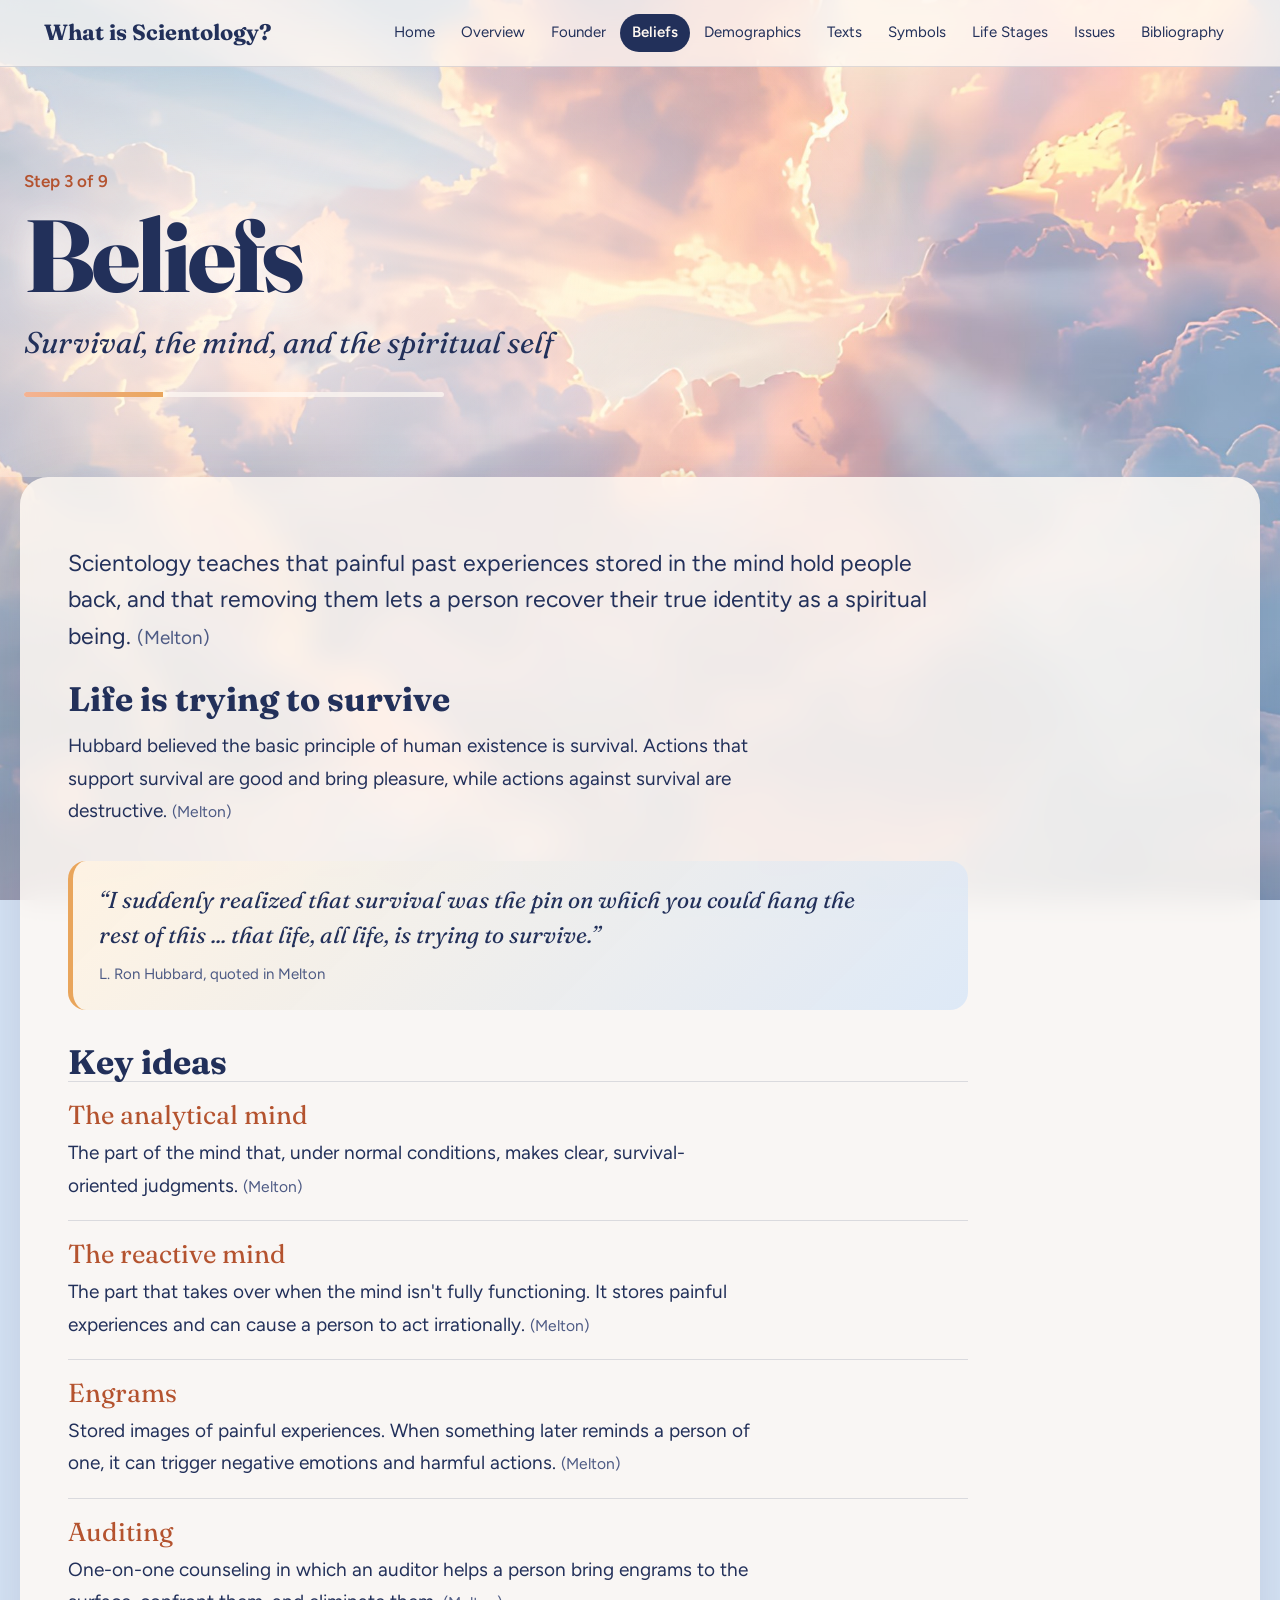
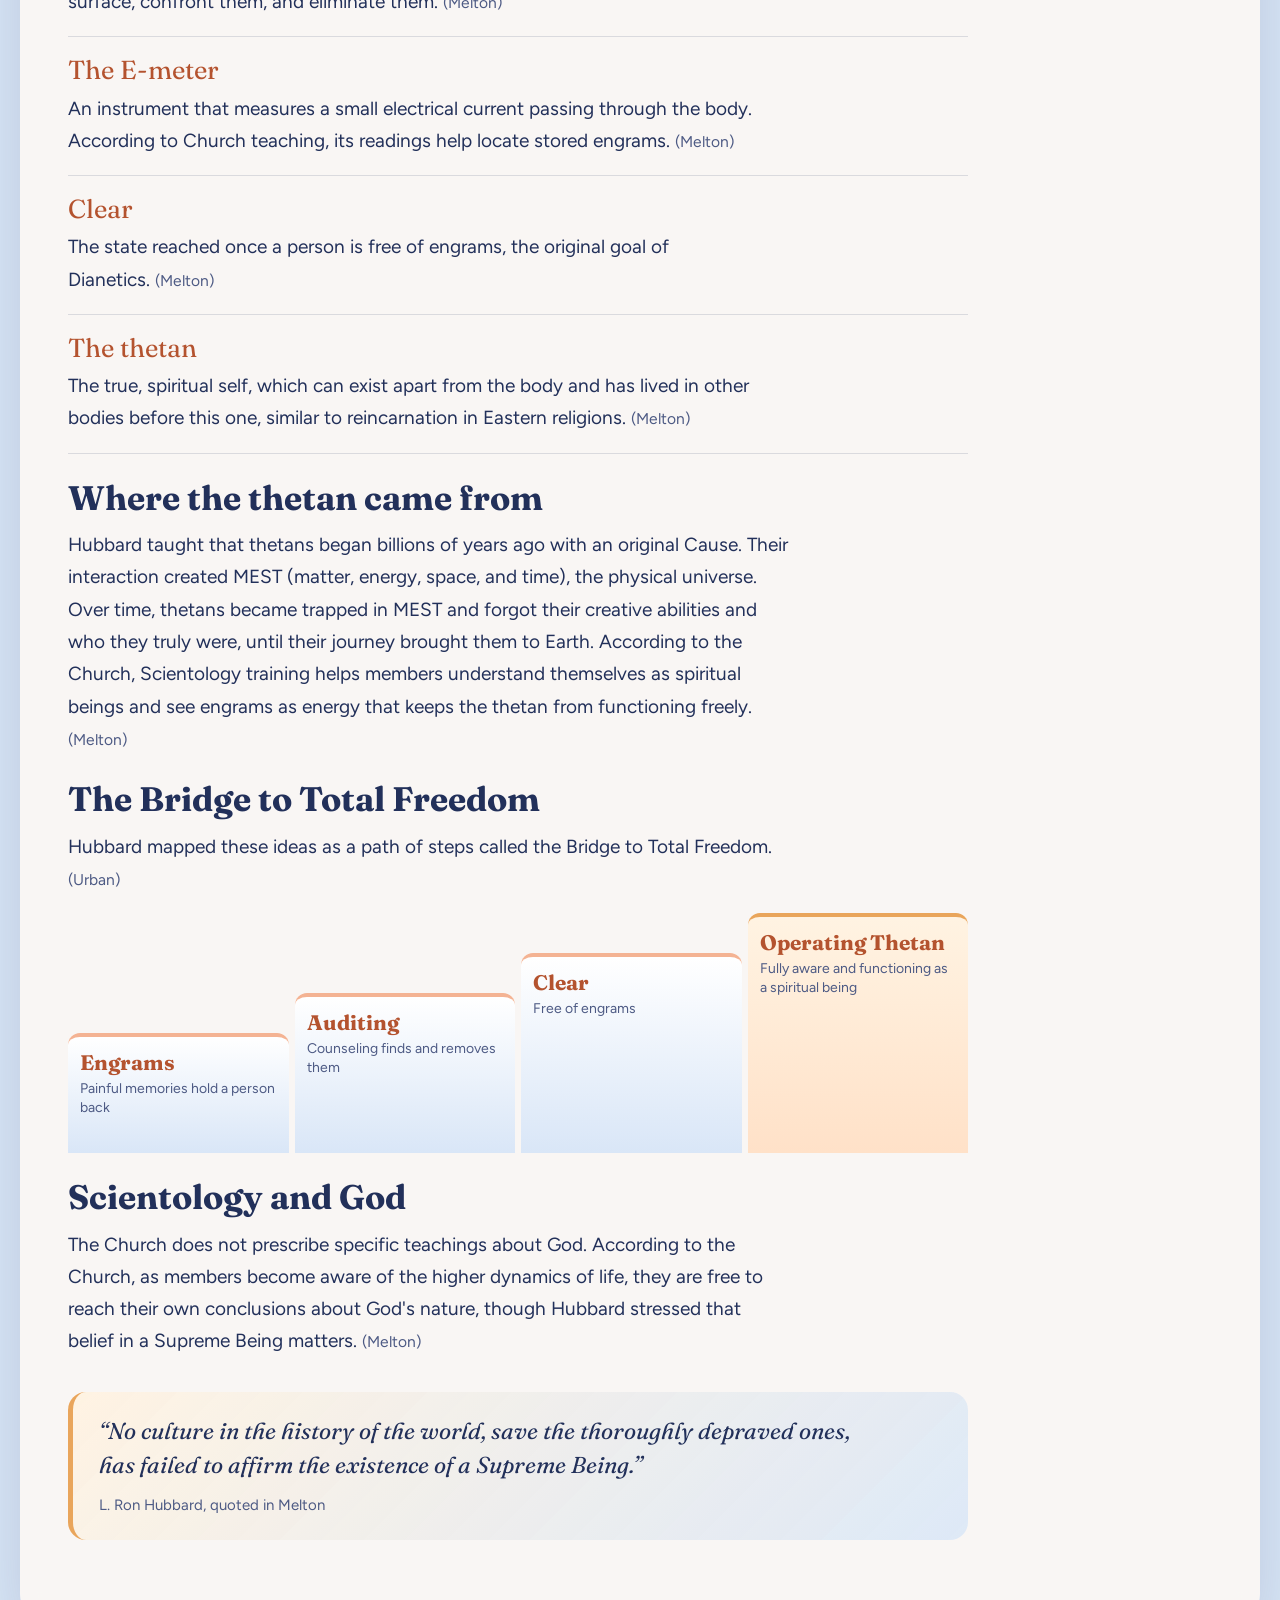
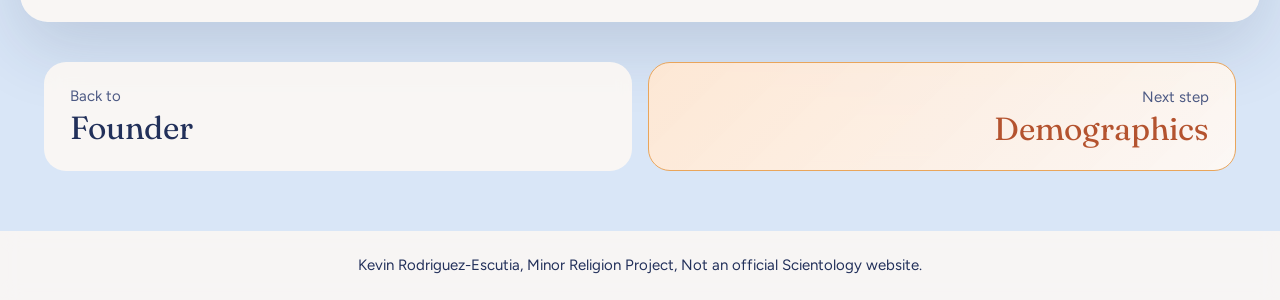
==== commit d04ca48c: "FInal CHANGE 1" ====
--- a/beliefs.html
+++ b/beliefs.html
@@ -33,13 +33,13 @@
     <div class="page-hero-inner">
       <p class="step-count">Step 3 of 9</p>
       <h1>Beliefs</h1>
-      <p class="sub">You are not your past. You are a spiritual being.</p>
+      <p class="sub">Survival, the mind, and the spiritual self</p>
       <div class="progress" aria-hidden="true"><span style="width:33%"></span></div>
     </div>
   </section>
   <main class="content full">
     <div class="text-col">
-      <p class="lead">At the heart of Scientology is a hopeful idea: whatever holds you back can be found, faced, and removed.</p>
+      <p class="lead">Scientology teaches that painful past experiences stored in the mind hold people back, and that removing them lets a person recover their true identity as a spiritual being. <span class="cite">(Melton)</span></p>
       <h2>Life is trying to survive</h2>
       <p>Hubbard believed the basic principle of human existence is survival. Actions that support survival are good and bring pleasure, while actions against survival are destructive. <span class="cite">(Melton)</span></p>
       <div class="pull">
@@ -53,13 +53,13 @@
         <div><dt>Engrams</dt><dd>Stored images of painful experiences. When something later reminds a person of one, it can trigger negative emotions and harmful actions. <span class="cite">(Melton)</span></dd></div>
         <div><dt>Auditing</dt><dd>One-on-one counseling in which an auditor helps a person bring engrams to the surface, confront them, and eliminate them. <span class="cite">(Melton)</span></dd></div>
         <div><dt>The E-meter</dt><dd>An instrument that measures a small electrical current passing through the body. According to Church teaching, its readings help locate stored engrams. <span class="cite">(Melton)</span></dd></div>
-        <div><dt>Clear</dt><dd>The state reached once a person is free of engrams, a major goal for every Scientologist. <span class="cite">(Melton)</span></dd></div>
+        <div><dt>Clear</dt><dd>The state reached once a person is free of engrams, the original goal of Dianetics. <span class="cite">(Melton)</span></dd></div>
         <div><dt>The thetan</dt><dd>The true, spiritual self, which can exist apart from the body and has lived in other bodies before this one, similar to reincarnation in Eastern religions. <span class="cite">(Melton)</span></dd></div>
       </dl>
       <h2>Where the thetan came from</h2>
-      <p>Hubbard taught that thetans began billions of years ago with an original Cause. Their interaction created MEST (matter, energy, space, and time), the physical universe. Over time, thetans became trapped in MEST and forgot their creative abilities and who they truly were, until their journey brought them to Earth. <span class="cite">(Melton)</span> Through Scientology, members come to understand themselves as spiritual beings once again.</p>
+      <p>Hubbard taught that thetans began billions of years ago with an original Cause. Their interaction created MEST (matter, energy, space, and time), the physical universe. Over time, thetans became trapped in MEST and forgot their creative abilities and who they truly were, until their journey brought them to Earth. According to the Church, Scientology training helps members understand themselves as spiritual beings and see engrams as energy that keeps the thetan from functioning freely. <span class="cite">(Melton)</span></p>
       <h2>The Bridge to Total Freedom</h2>
-      <p>These ideas form a clear path that members climb one step at a time.</p>
+      <p>Hubbard mapped these ideas as a path of steps called the Bridge to Total Freedom. <span class="cite">(Urban)</span></p>
       <div class="climb" role="img" aria-label="Four rising steps: Engrams, Auditing, Clear, Operating Thetan">
         <div><b>Engrams</b><span>Painful memories hold a person back</span></div>
         <div><b>Auditing</b><span>Counseling finds and removes them</span></div>
@@ -67,7 +67,7 @@
         <div><b>Operating Thetan</b><span>Fully aware and functioning as a spiritual being</span></div>
       </div>
       <h2>Scientology and God</h2>
-      <p>Scientology does not tell members what to believe about God. As members grow aware of the higher dynamics of life, they are free to reach their own conclusions about God's nature. <span class="cite">(Melton)</span> That freedom does not mean belief in God is unimportant:</p>
+      <p>The Church does not prescribe specific teachings about God. According to the Church, as members become aware of the higher dynamics of life, they are free to reach their own conclusions about God's nature, though Hubbard stressed that belief in a Supreme Being matters. <span class="cite">(Melton)</span></p>
       <div class="pull">
         <p>&ldquo;No culture in the history of the world, save the thoroughly depraved ones, has failed to affirm the existence of a Supreme Being.&rdquo;</p>
         <div class="by">L. Ron Hubbard, quoted in Melton</div>
--- a/style.css
+++ b/style.css
@@ -217,6 +217,7 @@
   padding: 34px 60px;
 }
 figure.wide img { aspect-ratio: 16 / 10; }
+figure.natural img { aspect-ratio: auto; }
 figcaption { margin-top: 10px; font-size: 15px; color: var(--ink-soft); font-style: italic; }
 
 /* Timeline (Founder) */
@@ -327,3 +328,6 @@
   .sheet { margin: 0 12px 30px; border-radius: 22px; }
   figure img { aspect-ratio: 16 / 11; }
 }
+
+/* Range bar (Demographics) */
+.bar.range { background: repeating-linear-gradient(135deg, var(--peach) 0 10px, var(--gold) 10px 20px); opacity: 0.85; }
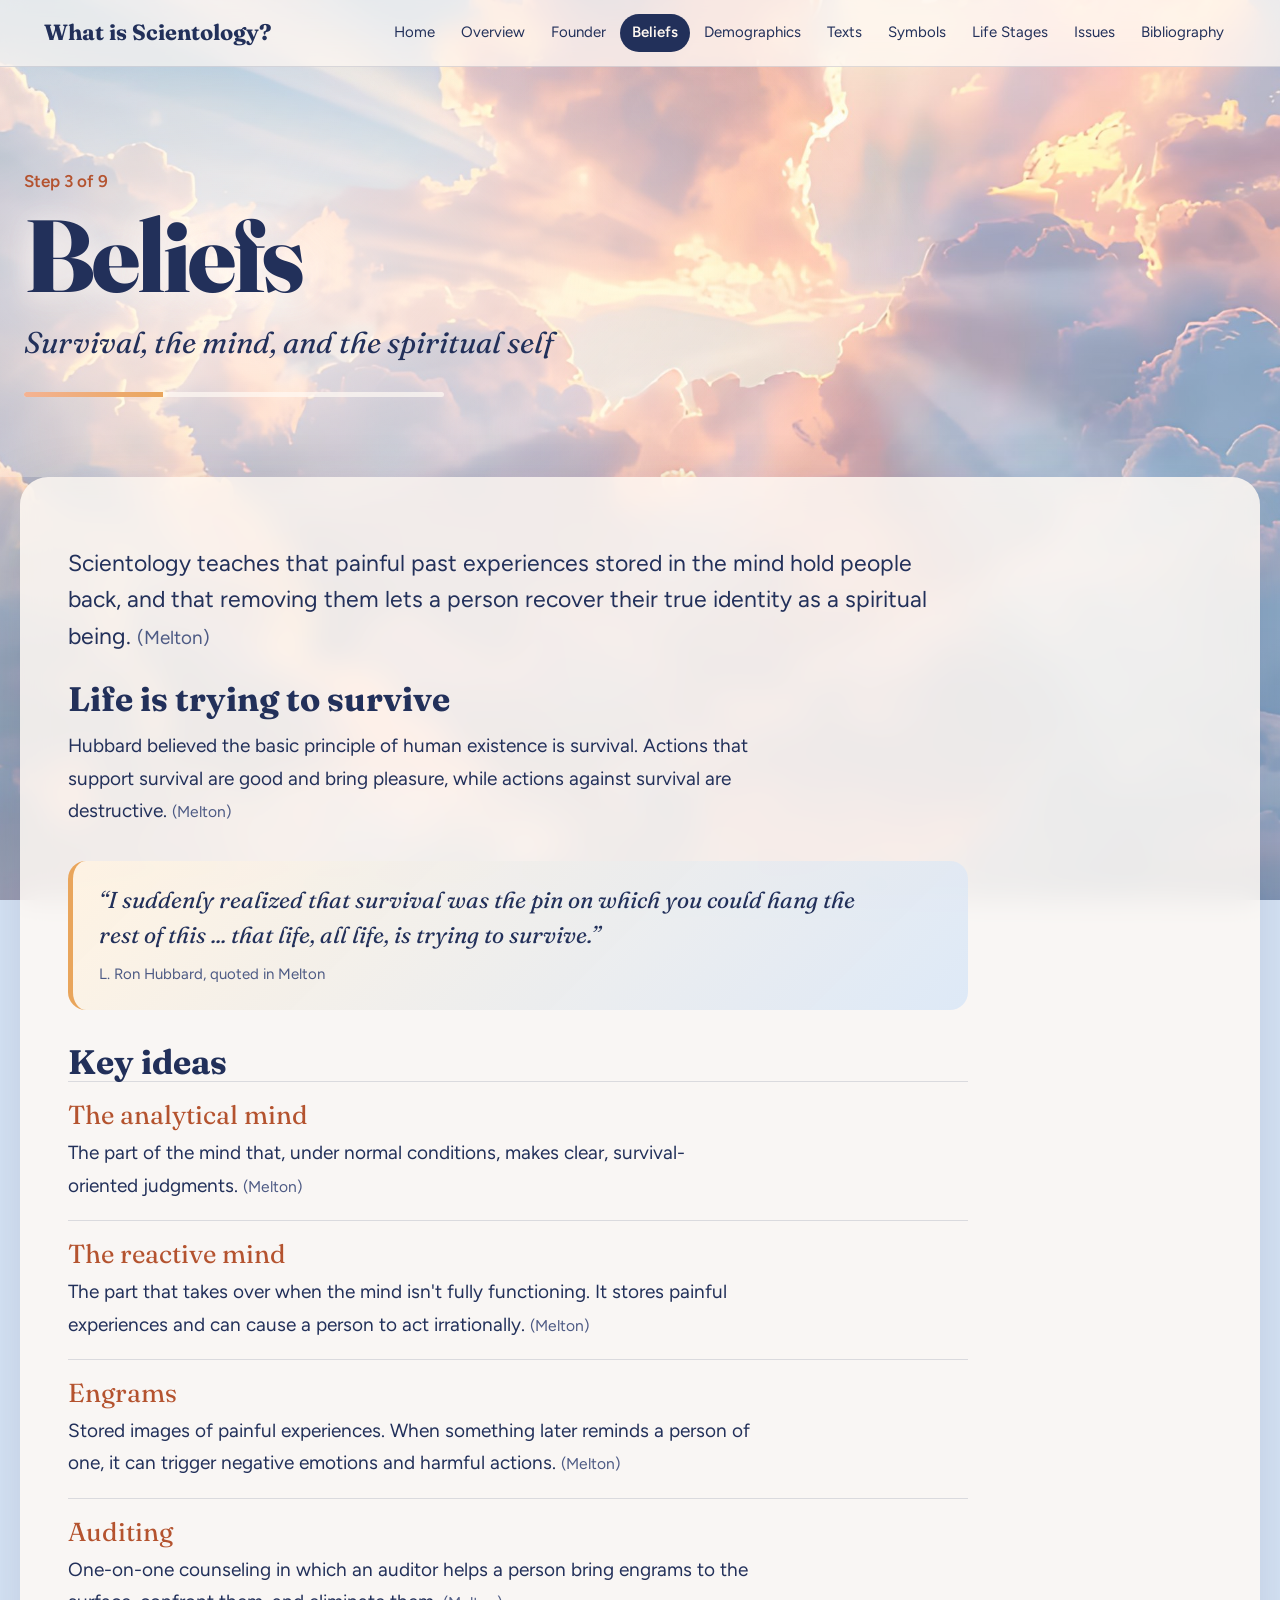
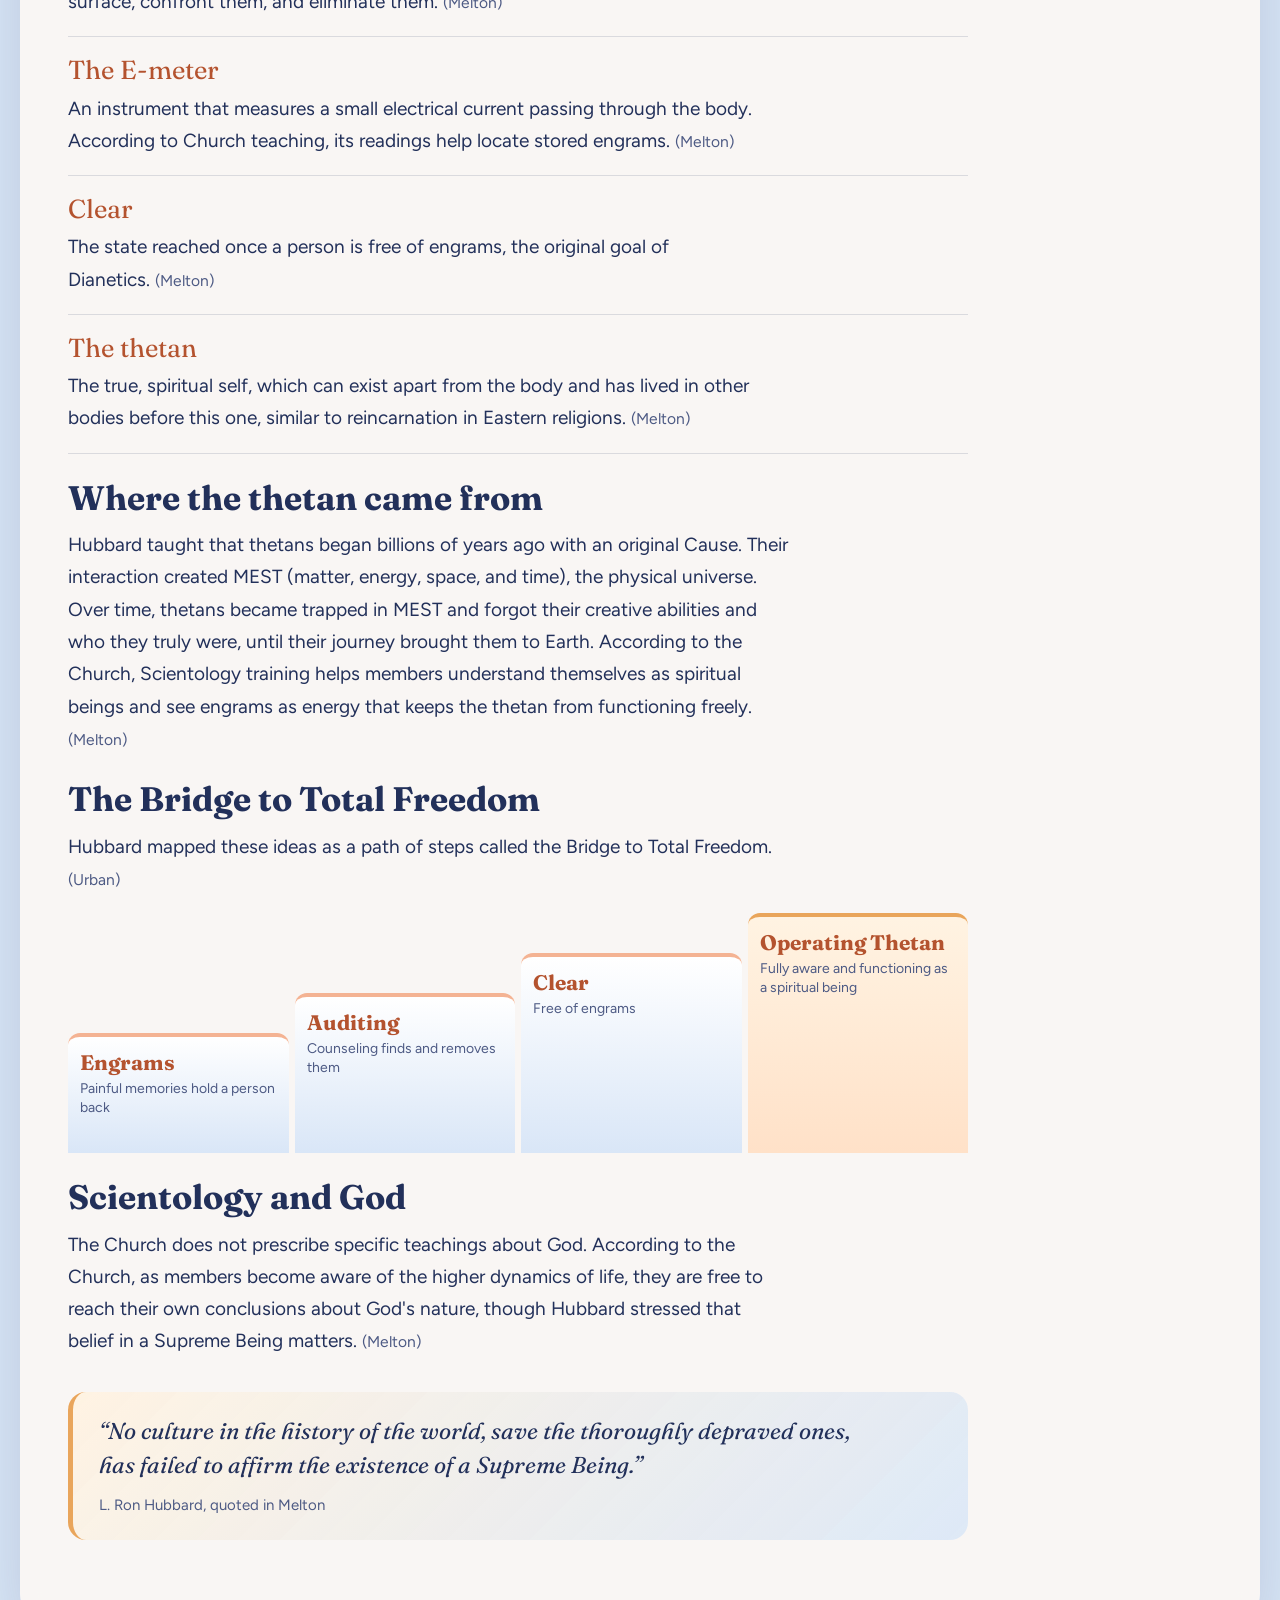
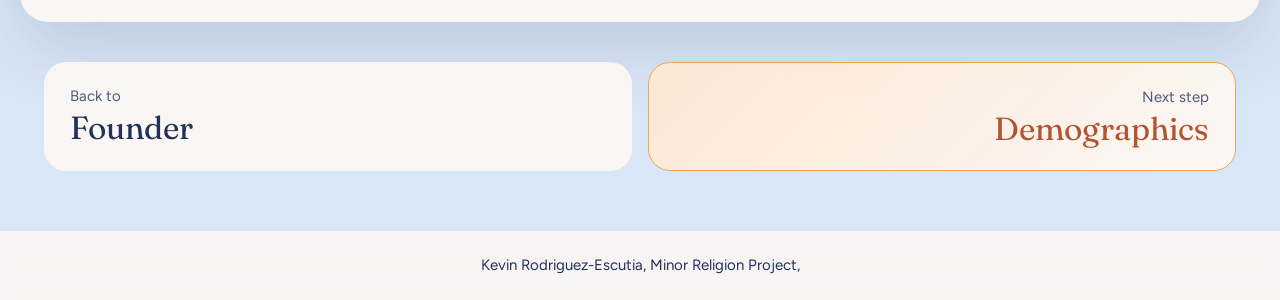
==== commit 0ce5f090: "new change 10:02 11/4/2026" ====
--- a/beliefs.html
+++ b/beliefs.html
@@ -78,6 +78,6 @@
     <a href="founder.html"><div class="lbl">Back to</div><div class="ttl">Founder</div></a>
     <a class="fwd" href="demographics.html"><div class="lbl">Next step</div><div class="ttl">Demographics</div></a>
   </div>
-  <footer>Kevin Rodriguez-Escutia, Minor Religion Project, Not an official Scientology website.</footer>
+  <footer>Kevin Rodriguez-Escutia, Minor Religion Project, </footer>
 </body>
 </html>
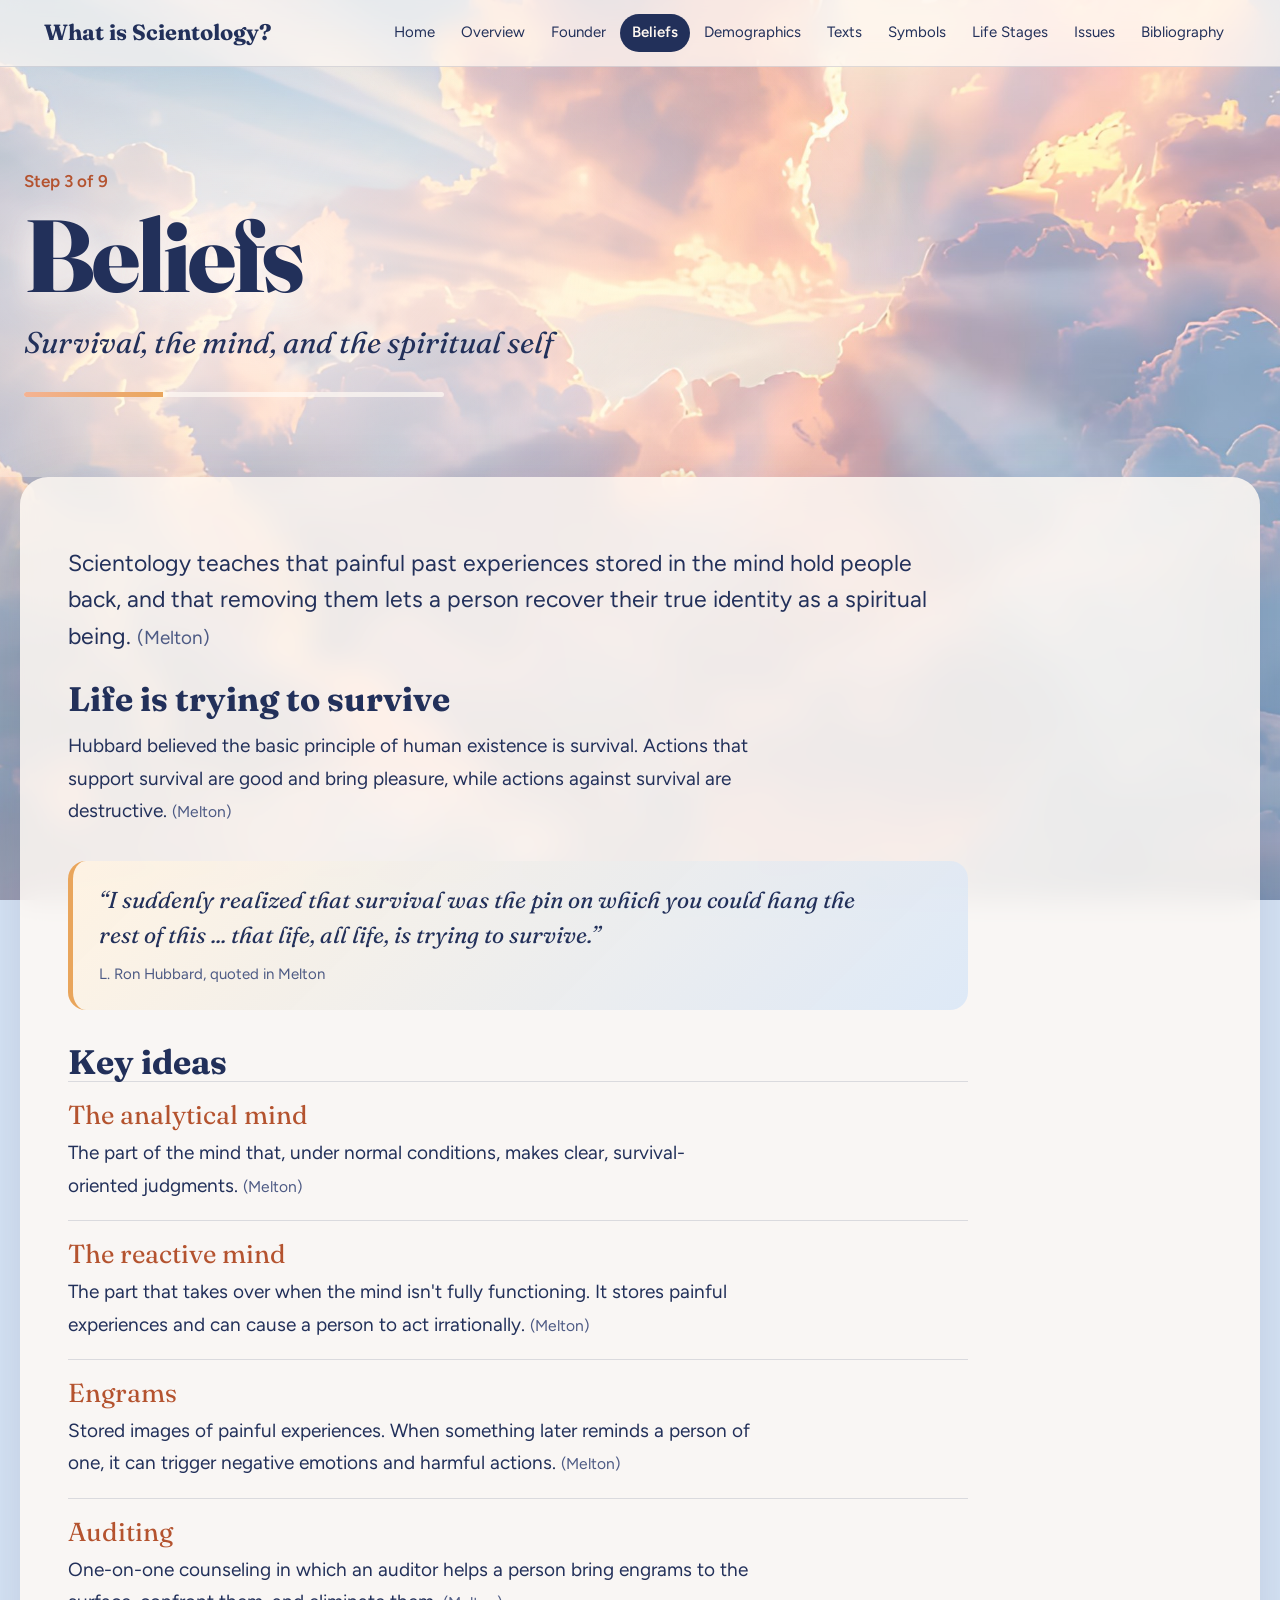
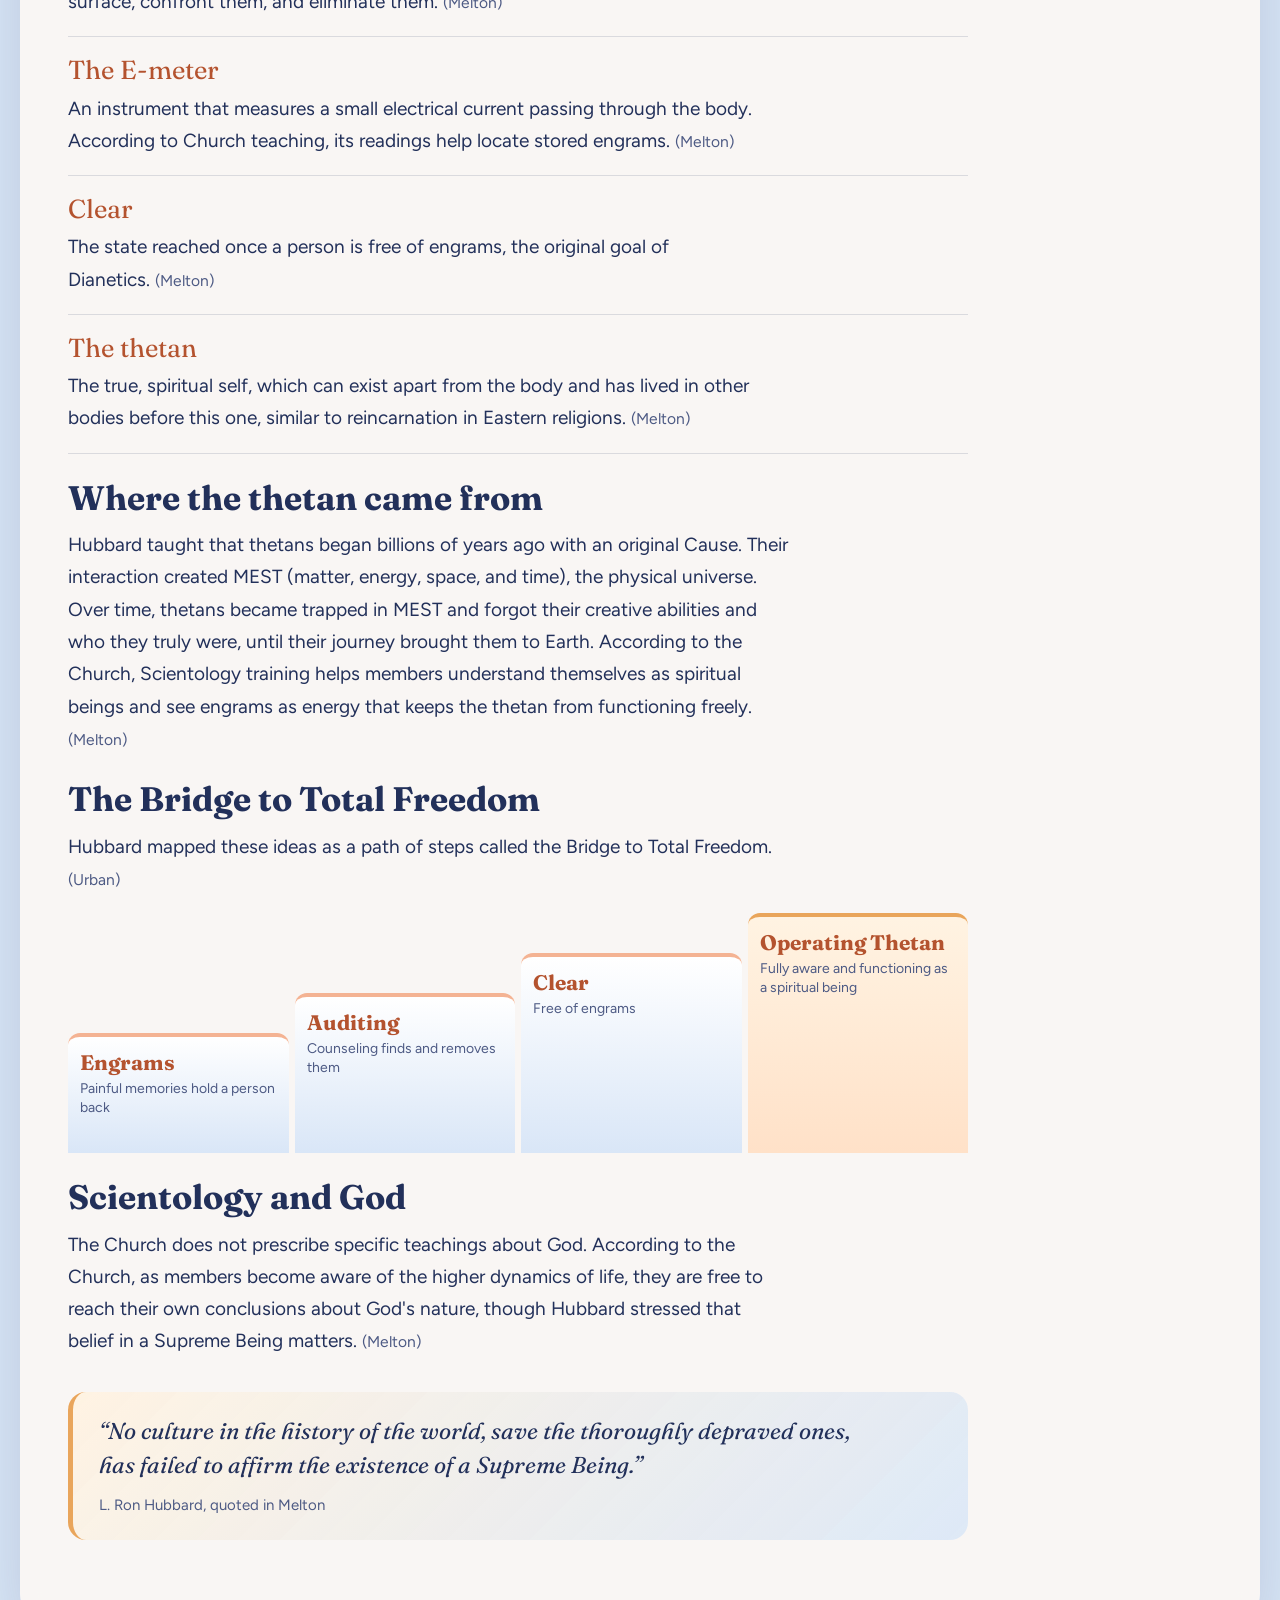
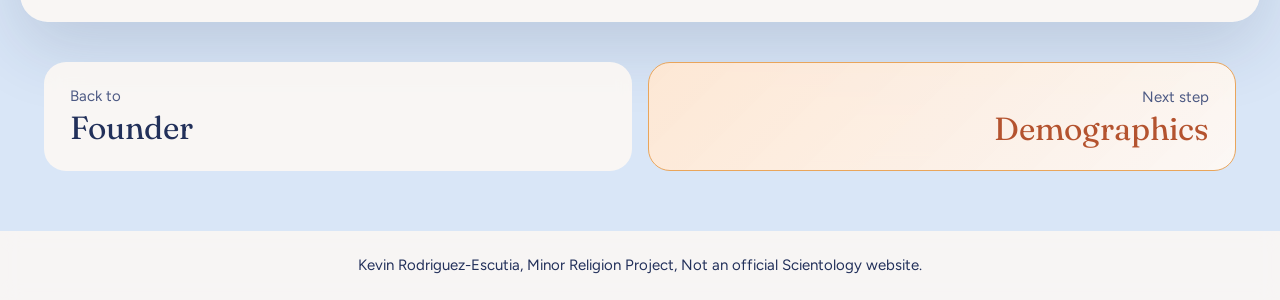
==== commit 7cce01cd: "10:10 11/4/2026" ====
--- a/beliefs.html
+++ b/beliefs.html
@@ -78,6 +78,6 @@
     <a href="founder.html"><div class="lbl">Back to</div><div class="ttl">Founder</div></a>
     <a class="fwd" href="demographics.html"><div class="lbl">Next step</div><div class="ttl">Demographics</div></a>
   </div>
-  <footer>Kevin Rodriguez-Escutia, Minor Religion Project, </footer>
+  <footer>Kevin Rodriguez-Escutia, Minor Religion Project, Not an official Scientology website.</footer>
 </body>
 </html>
